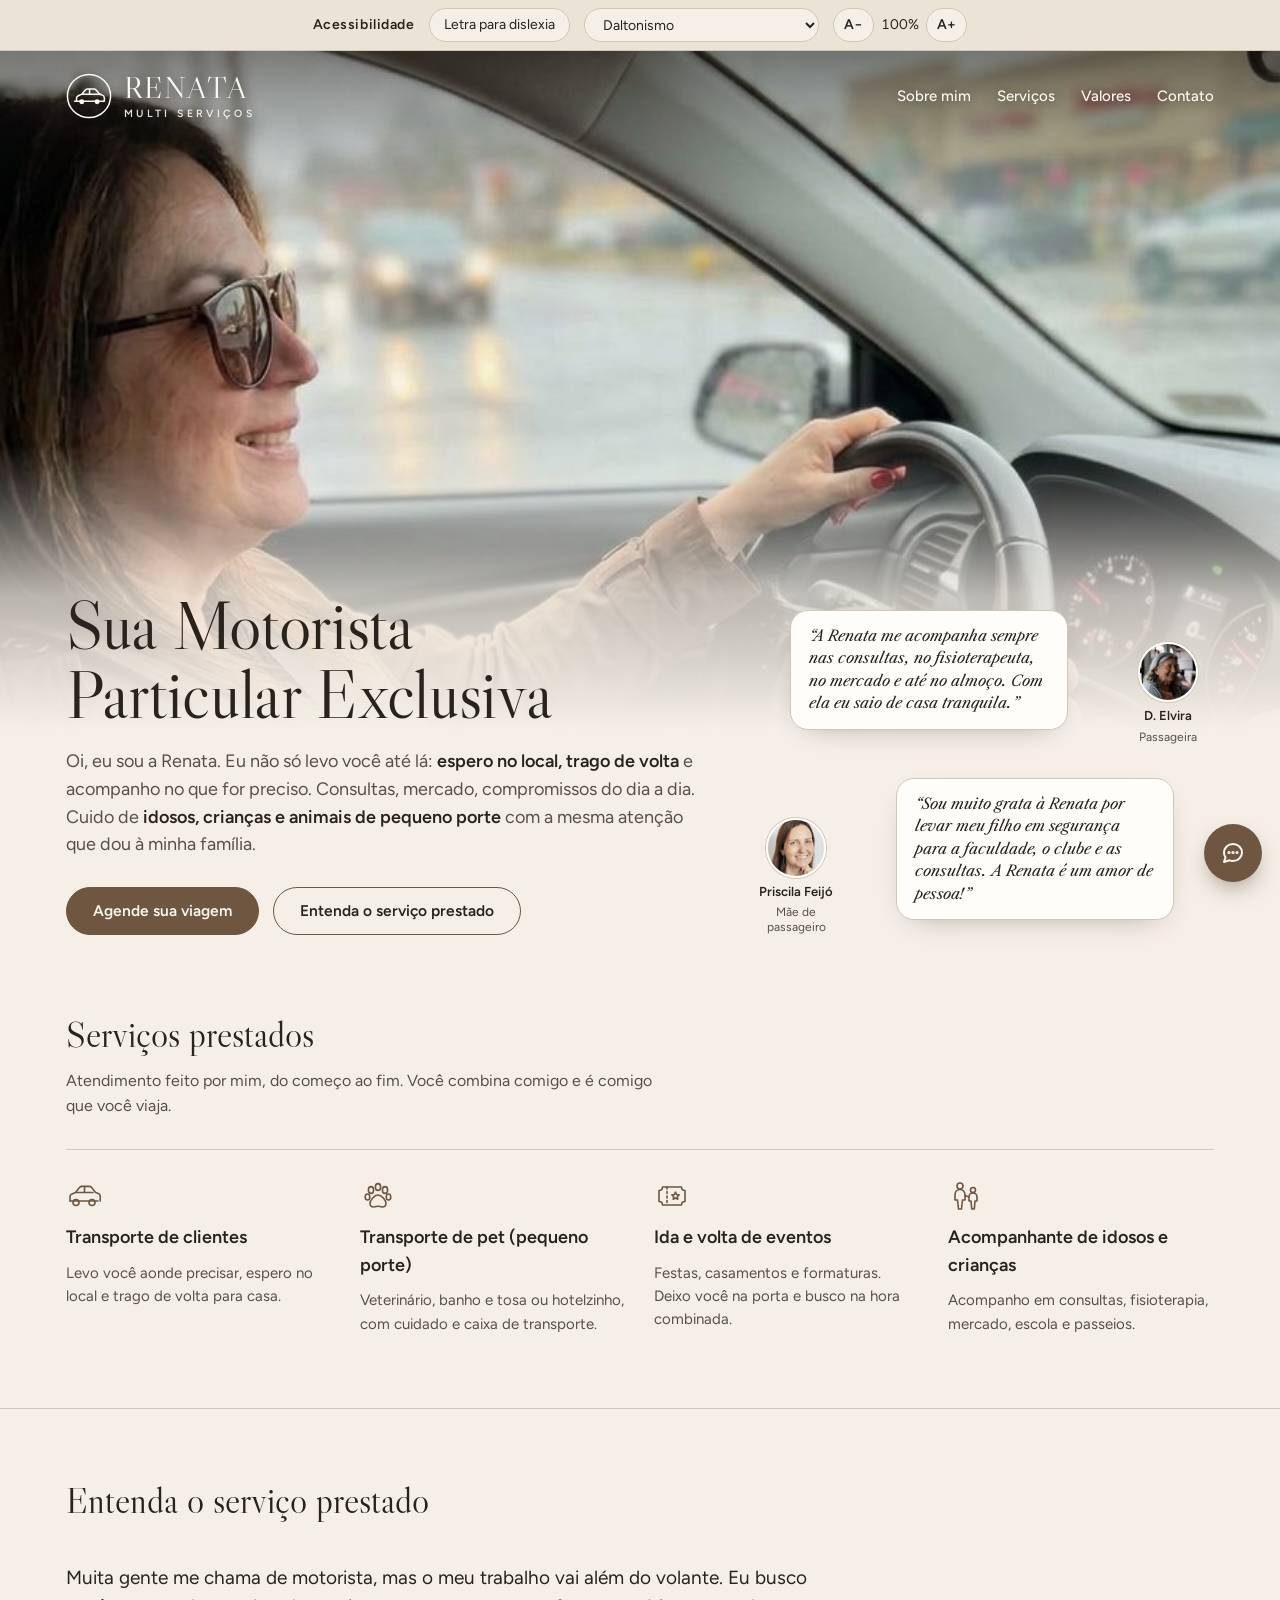
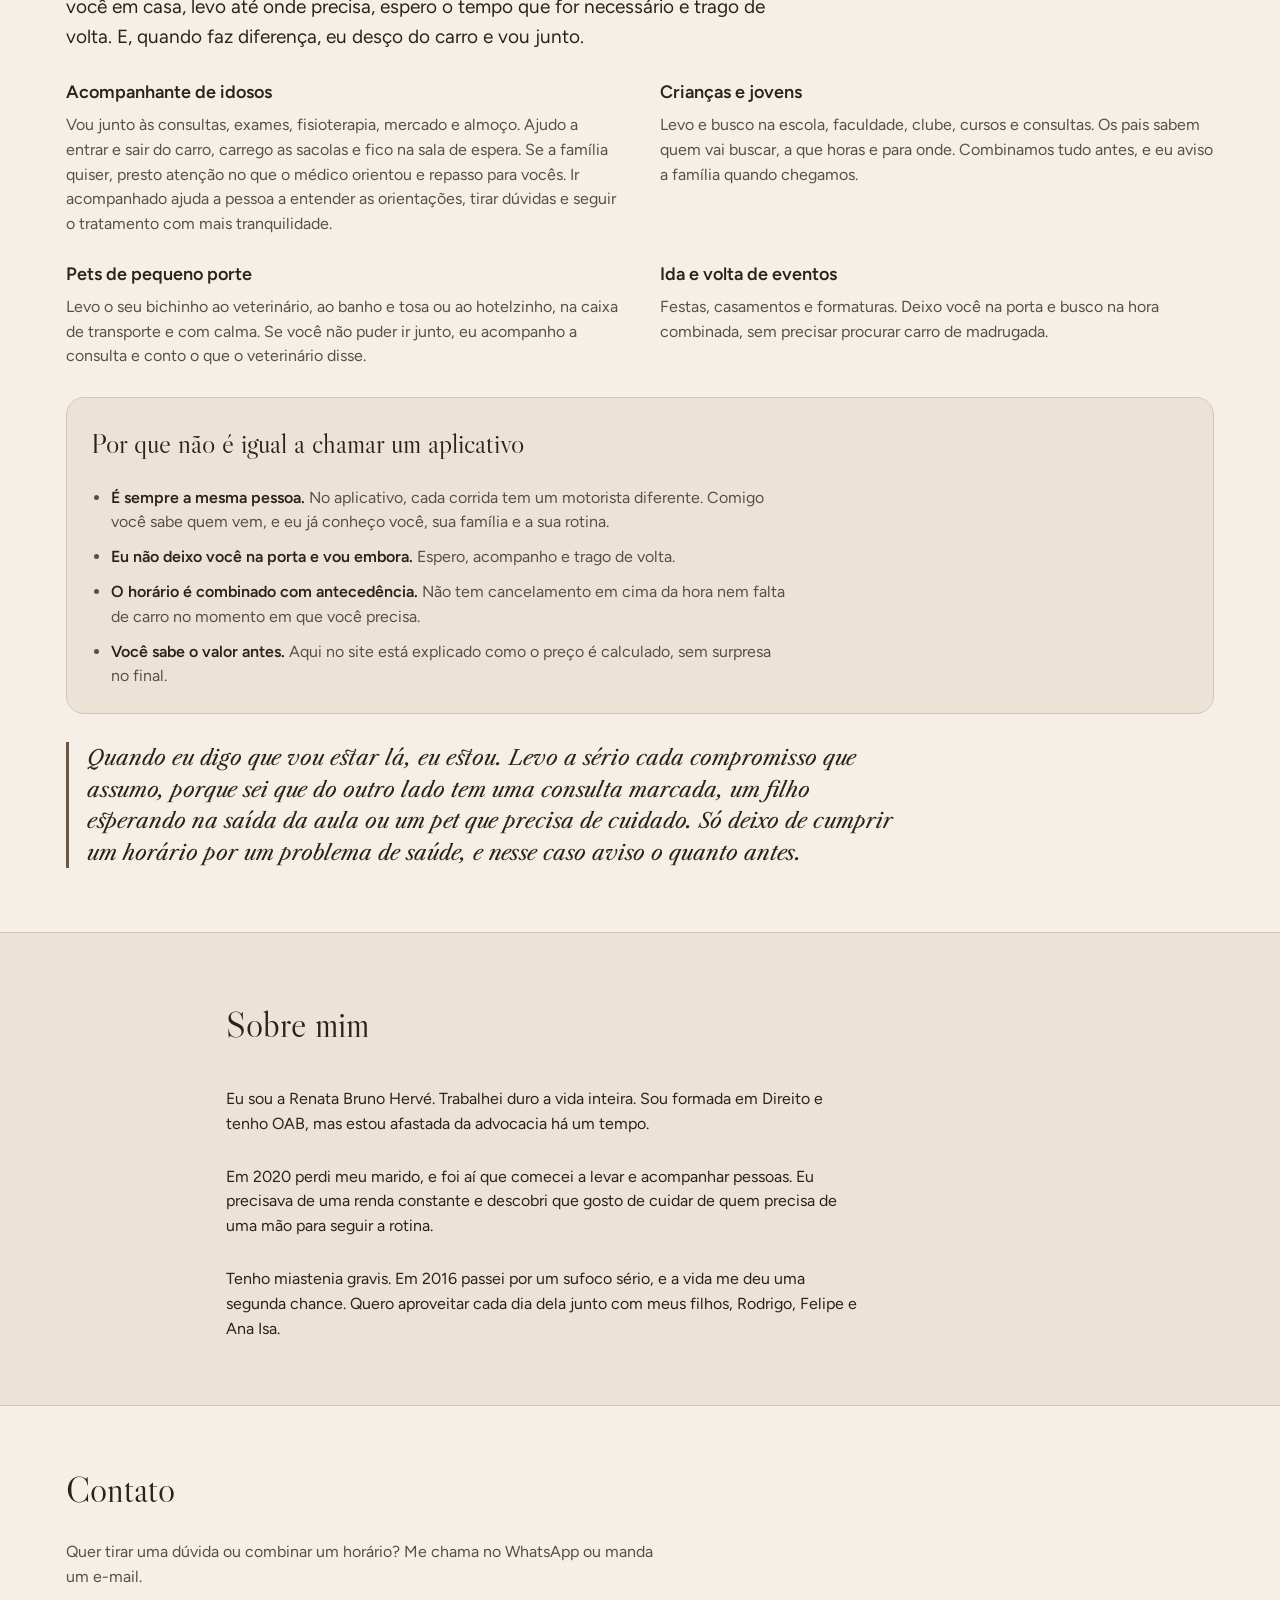
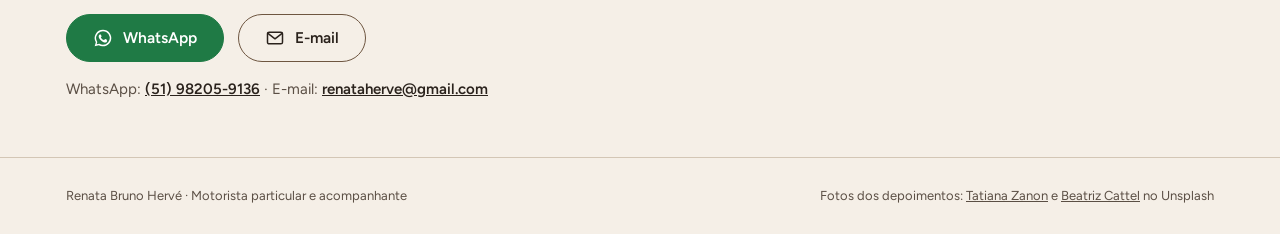
==== index.html @ b8086061 "Mensagem pronta no WhatsApp e no e-mail do contato Co-Authored-By: Claude Opus 5.5 (1M context) <nor" ====
<!doctype html>
<html lang="pt-BR">
<head>
<meta charset="utf-8">
<meta name="viewport" content="width=device-width, initial-scale=1, viewport-fit=cover">
<title>Renata Multi Serviços</title>
<meta name="claude:viewport-fit-sides" content="cover">
<meta name="description" content="Renata, motorista particular e acompanhante: leva, espera, traz de volta e acompanha idosos, crianças e pets de pequeno porte.">
<link rel="preconnect" href="https://fonts.googleapis.com">
<link rel="preconnect" href="https://fonts.gstatic.com" crossorigin>
<link rel="stylesheet" href="https://fonts.googleapis.com/css2?family=Libre+Caslon+Display&family=Libre+Caslon+Text:ital@1&family=Figtree:wght@400;500;600&display=swap">
<link rel="stylesheet" href="a11y.css">
<script src="a11y.js" defer></script>
<style>
/* Layout: foto da Renata ao volante ocupa o topo e se dissolve no fundo; texto, botões e depoimentos sobre o degradê; serviços em faixa abaixo. */
:root {
  --bg: #f5efe7;
  --bg-soft: #ece3d7;
  --ink: #2a221c;
  --ink-soft: #5b4f45;
  --accent: #6e5641;
  --accent-ink: #fbf7f1;
  --line: #d3c6b5;
  --bubble: #fffdf9;
  --nav-ink: #fbf7f1;
  --font-display: "Libre Caslon Display", "Georgia", "Times New Roman", serif;
  --font-quote: "Libre Caslon Text", "Georgia", serif;
  --font-body: "Figtree", "Segoe UI", system-ui, sans-serif;
  --gutter-l: max(16px, env(safe-area-inset-left, 0px));
  --gutter-r: max(16px, env(safe-area-inset-right, 0px));
}
@media (prefers-color-scheme: dark) {
  :root:not([data-theme="light"]) {
    --bg: #1d1814; --bg-soft: #26201b; --ink: #f1e9df; --ink-soft: #c4b6a7;
    --accent: #c9a882; --accent-ink: #1d1814; --line: #4a3f35; --bubble: #2b241e; --nav-ink: #fbf7f1;
    color-scheme: dark;
  }
}
:root[data-theme="dark"] {
  --bg: #1d1814; --bg-soft: #26201b; --ink: #f1e9df; --ink-soft: #c4b6a7;
  --accent: #c9a882; --accent-ink: #1d1814; --line: #4a3f35; --bubble: #2b241e; --nav-ink: #fbf7f1;
  color-scheme: dark;
}

* { box-sizing: border-box; }
html { scroll-behavior: smooth; }
@media (prefers-reduced-motion: reduce) { html { scroll-behavior: auto; } }
img { max-width: 100%; }
[hidden] { display: none !important; }
body { margin: 0; background: var(--bg); color: var(--ink); font-family: var(--font-body); font-size: 16px; line-height: 1.55; }
.wrap { max-width: 1180px; margin-inline: auto; padding-left: var(--gutter-l); padding-right: var(--gutter-r); }
a { color: inherit; }
:focus-visible { outline: 2px solid var(--accent); outline-offset: 3px; border-radius: 4px; }

/* ---------- Header ---------- */
.site-header { position: absolute; inset: 0 0 auto 0; z-index: 5; padding-top: env(safe-area-inset-top, 0px); }
.site-header .wrap { display: flex; align-items: center; justify-content: space-between; gap: 24px; padding-block: 22px; }
.logo { display: flex; align-items: center; gap: 12px; text-decoration: none; color: var(--nav-ink); }
.logo svg { width: 46px; height: 46px; flex: none; }
.logo-text { display: flex; flex-direction: column; line-height: 1; }
.logo-name { font-family: var(--font-display); font-size: 30px; letter-spacing: 0.06em; }
.logo-sub { font-size: 10.5px; font-weight: 600; letter-spacing: 0.32em; text-transform: uppercase; margin-top: 6px; opacity: 0.9; }
.nav { display: flex; gap: 26px; font-size: 15px; font-weight: 500; color: var(--nav-ink); }
.nav a { text-decoration: none; text-shadow: 0 1px 8px rgba(0,0,0,.35); }
.nav a:hover { text-decoration: underline; text-underline-offset: 5px; }
.logo { text-shadow: 0 1px 10px rgba(0,0,0,.3); }

/* ---------- Hero ---------- */
.hero { --photo-h: clamp(380px, 60vh, 640px); position: relative; isolation: isolate; padding-top: var(--photo-h); }
.hero-photo { position: absolute; inset: 0 0 auto 0; height: calc(var(--photo-h) + 140px); z-index: -2; background: url("img/hero.jpg") 22% 30% / cover no-repeat; }
.hero-photo::before { content: ""; position: absolute; inset: 0 0 auto 0; height: 160px; background: linear-gradient(rgba(25,18,12,.55), rgba(25,18,12,0)); }
/* o título começa dentro do degradê: a foto fica livre acima dele */
.hero-photo::after { content: ""; position: absolute; inset: 0; background: linear-gradient(to bottom, transparent 58%, color-mix(in srgb, var(--bg) 75%, transparent) 80%, var(--bg) 100%); }
.hero-grid { width: 100%; display: grid; grid-template-columns: minmax(0, 1.25fr) minmax(0, .9fr); gap: 40px; align-items: end; padding-block: 0 44px; }
.hero-copy { min-width: 0; }
h1 { font-family: var(--font-display); font-weight: 400; font-size: clamp(40px, 6vw, 68px); line-height: 1.02; margin: 0 0 18px; text-wrap: balance; letter-spacing: -0.005em; }
.lead { font-size: clamp(16px, 1.6vw, 18px); color: var(--ink-soft); max-width: 58ch; margin: 0 0 28px; }
.lead strong { color: var(--ink); font-weight: 600; }
.ctas { display: flex; flex-wrap: wrap; gap: 14px; }
.btn { display: inline-flex; align-items: center; justify-content: center; min-height: 48px; padding: 0 26px; border-radius: 999px; font-weight: 600; font-size: 15.5px; text-decoration: none; border: 1.5px solid var(--accent); transition: transform .15s ease, background-color .15s ease, color .15s ease; }
.btn-solid { background: var(--accent); color: var(--accent-ink); }
.btn-solid:hover { transform: translateY(-1px); filter: brightness(1.06); }
.btn-ghost { color: var(--ink); background: transparent; }
.btn-ghost:hover { background: var(--accent); color: var(--accent-ink); }
@media (prefers-reduced-motion: reduce) { .btn { transition: none; } .btn:hover { transform: none; } }

/* ---------- Depoimentos ---------- */
.quotes { display: flex; flex-direction: column; gap: 18px; min-width: 0; }
.quote { margin: 0; display: grid; grid-template-columns: 1fr auto; gap: 10px 14px; align-items: end; }
.quote:nth-child(2) { grid-template-columns: auto 1fr; }
.quote:nth-child(2) .bubble { order: 2; }
.quote:nth-child(2) .who { order: 1; }
.bubble { position: relative; background: var(--bubble); border: 1px solid var(--line); border-radius: 18px; padding: 14px 18px; font-family: var(--font-quote); font-style: italic; font-size: 15px; line-height: 1.5; color: var(--ink); box-shadow: 0 10px 30px -18px rgba(40,25,10,.45); }
.bubble p { margin: 0; }
.who { display: flex; flex-direction: column; align-items: center; gap: 6px; text-align: center; width: 92px; }
.who img { width: 60px; height: 60px; border-radius: 50%; object-fit: cover; border: 2px solid var(--bubble); box-shadow: 0 0 0 1px var(--line); }
.who cite { font-style: normal; font-weight: 600; font-size: 13px; line-height: 1.2; }
.who span { font-size: 12px; color: var(--ink-soft); line-height: 1.25; }

/* ---------- Serviços ---------- */
.services { padding-block: 28px 72px; }
.section-title { font-family: var(--font-display); font-weight: 400; font-size: clamp(28px, 3.2vw, 36px); margin: 0 0 6px; }
.section-kicker { color: var(--ink-soft); margin: 0 0 30px; max-width: 60ch; }
.service-list { list-style: none; margin: 0; padding: 0; display: grid; grid-template-columns: repeat(4, minmax(0, 1fr)); gap: 28px; border-top: 1px solid var(--line); padding-top: 28px; }
.service { min-width: 0; display: flex; flex-direction: column; gap: 10px; }
.service svg { width: 36px; height: 36px; color: var(--accent); }
.service h3 { margin: 0; font-size: 18px; font-weight: 600; }
.service p { margin: 0; color: var(--ink-soft); font-size: 15px; }

/* ---------- Seções provisórias ---------- */
.contato { border-top: 1px solid var(--line); }
.contato .wrap { padding-block: 56px; display: grid; gap: 16px; }
.contato p { color: var(--ink-soft); margin: 0; max-width: 60ch; }
.contato-btns { display: flex; flex-wrap: wrap; gap: 14px; margin-top: 8px; }
.contato-btns .btn { gap: 10px; }
.contato-btns svg { width: 20px; height: 20px; flex: none; }
.btn-wa { background: #1f7a45; border-color: #1f7a45; color: #fff; }
.btn-wa:hover { filter: brightness(1.08); }
.contato-dados { font-size: 15px; color: var(--ink-soft); }
.contato-dados a { color: var(--ink); font-weight: 600; }
@media (max-width: 640px) { .contato-btns .btn { flex: 1 1 100%; } }

/* ---------- Textos: Entenda o serviço e Sobre mim ---------- */
.texto { border-top: 1px solid var(--line); }
.texto .wrap { padding-block: 64px; display: grid; gap: 28px; }
.texto .intro { font-size: clamp(17px, 1.8vw, 19px); color: var(--ink); max-width: 62ch; margin: 0; }
.texto p { margin: 0; max-width: 64ch; color: var(--ink-soft); }
.texto h3 { margin: 0 0 6px; font-size: 18px; font-weight: 600; color: var(--ink); }
.pilares { display: grid; grid-template-columns: repeat(2, minmax(0, 1fr)); gap: 24px 40px; }
.pilares > div { min-width: 0; }
.comparativo { background: var(--bg-soft); border: 1px solid var(--line); border-radius: 18px; padding: 24px; display: grid; gap: 14px; }
.comparativo h3 { font-family: var(--font-display); font-weight: 400; font-size: clamp(22px, 2.4vw, 28px); }
.comparativo ul { margin: 0; padding-left: 20px; display: grid; gap: 10px; color: var(--ink-soft); max-width: 70ch; }
.comparativo li strong { color: var(--ink); font-weight: 600; }
.compromisso { font-family: var(--font-quote); font-style: italic; font-size: clamp(18px, 2vw, 21px); line-height: 1.5; color: var(--ink) !important; border-left: 3px solid var(--accent); padding-left: 18px; }
.sobre { background: var(--bg-soft); }
.sobre .wrap { max-width: 860px; }
.sobre p { color: var(--ink); }
@media (max-width: 640px) { .pilares { grid-template-columns: minmax(0, 1fr); } .texto .wrap { padding-block: 48px; } }

footer { border-top: 1px solid var(--line); }
footer .wrap { padding-block: 28px; display: flex; flex-wrap: wrap; justify-content: space-between; gap: 12px; font-size: 13px; color: var(--ink-soft); }
footer a { color: var(--ink-soft); }

/* ---------- Botão flutuante ---------- */
.float-chat { position: fixed; right: calc(18px + env(safe-area-inset-right, 0px)); bottom: calc(18px + env(safe-area-inset-bottom, 0px)); z-index: 10; width: 58px; height: 58px; border-radius: 50%; background: var(--accent); color: var(--accent-ink); display: grid; place-items: center; box-shadow: 0 10px 24px -8px rgba(40,25,10,.5); }
.float-chat svg { width: 28px; height: 28px; }

/* ---------- Responsivo ---------- */
@media (max-width: 960px) {
  .hero-grid { grid-template-columns: minmax(0, 1fr); gap: 32px; }
  .service-list { grid-template-columns: repeat(2, minmax(0, 1fr)); }
  .nav { display: none; }
}
@media (max-width: 640px) {
  .hero { --photo-h: 92vw; }
  .hero-photo { height: calc(var(--photo-h) + 30vw); background-position: center top; background-size: 100% auto; background-color: var(--bg); }
  .logo-name { font-size: 26px; }
  .logo svg { width: 40px; height: 40px; }
  .service-list { grid-template-columns: minmax(0, 1fr); gap: 22px; }
  .ctas .btn { flex: 1 1 100%; }
  .who { width: 76px; }
  .who img { width: 52px; height: 52px; }
}
</style>
</head>
<body>
<header class="site-header">
  <div class="wrap">
    <a class="logo" href="#topo" aria-label="Renata Multi Serviços, início">
      <svg viewBox="0 0 48 48" fill="none" stroke="currentColor" stroke-width="1.6" aria-hidden="true">
        <circle cx="24" cy="24" r="22.5"/>
        <path d="M9 29.5h30M11 29.5v-3.2c0-1 .5-1.9 1.4-2.3l4.1-1.9 3.7-4.3c.6-.7 1.5-1.1 2.4-1.1h6.6c1 0 1.9.5 2.5 1.2l3.4 4.3 2.9.9c1.2.4 2 1.5 2 2.8v3.6" stroke-linecap="round" stroke-linejoin="round"/>
        <path d="M17 22.1h19.6M24.6 17v5.1" stroke-linecap="round"/>
        <circle cx="16.5" cy="30" r="2.6" fill="currentColor" stroke="none"/>
        <circle cx="32.5" cy="30" r="2.6" fill="currentColor" stroke="none"/>
      </svg>
      <span class="logo-text"><span class="logo-name">RENATA</span><span class="logo-sub">Multi Serviços</span></span>
    </a>
    <nav class="nav" aria-label="Principal">
      <a href="#sobre">Sobre mim</a>
      <a href="#servicos">Serviços</a>
      <a href="#entenda">Valores</a>
      <a href="#contato">Contato</a>
    </nav>
  </div>
</header>

<main id="topo">
  <section class="hero" aria-labelledby="titulo">
    <div class="hero-photo" role="img" aria-label="Renata sorrindo ao volante do carro"></div>
    <div class="wrap hero-grid">
      <div class="hero-copy">
        <h1 id="titulo">Sua Motorista Particular Exclusiva</h1>
        <p class="lead">Oi, eu sou a Renata. Eu não só levo você até lá: <strong>espero no local, trago de volta</strong> e acompanho no que for preciso. Consultas, mercado, compromissos do dia a dia. Cuido de <strong>idosos, crianças e animais de pequeno porte</strong> com a mesma atenção que dou à minha família.</p>
        <div class="ctas">
          <a class="btn btn-solid" href="agendar.html">Agende sua viagem</a>
          <a class="btn btn-ghost" href="#entenda">Entenda o serviço prestado</a>
        </div>
      </div>

      <div class="quotes" aria-label="O que dizem os clientes">
        <figure class="quote">
          <blockquote class="bubble"><p>“A Renata me acompanha sempre nas consultas, no fisioterapeuta, no mercado e até no almoço. Com ela eu saio de casa tranquila.”</p></blockquote>
          <figcaption class="who"><img src="img/elvira.jpg" alt="Foto de D. Elvira" width="60" height="60"><cite>D. Elvira</cite><span>Passageira</span></figcaption>
        </figure>
        <figure class="quote">
          <blockquote class="bubble"><p>“Sou muito grata à Renata por levar meu filho em segurança para a faculdade, o clube e as consultas. A Renata é um amor de pessoa!”</p></blockquote>
          <figcaption class="who"><img src="img/priscila.jpg" alt="Foto de Priscila Feijó" width="60" height="60"><cite>Priscila Feijó</cite><span>Mãe de passageiro</span></figcaption>
        </figure>
      </div>
    </div>
  </section>

  <section class="services" id="servicos" aria-labelledby="servicos-titulo">
    <div class="wrap">
      <h2 class="section-title" id="servicos-titulo">Serviços prestados</h2>
      <p class="section-kicker">Atendimento feito por mim, do começo ao fim. Você combina comigo e é comigo que você viaja.</p>
      <ul class="service-list">
        <li class="service">
          <svg viewBox="0 0 36 36" fill="none" stroke="currentColor" stroke-width="1.6" stroke-linecap="round" stroke-linejoin="round" aria-hidden="true"><path d="M4 23v-4.5c0-1 .6-1.9 1.5-2.3l4-1.7 4-5c.6-.7 1.4-1.1 2.3-1.1h7.5c.9 0 1.7.4 2.3 1.1l4 5 2.7.9c1.2.4 1.9 1.5 1.9 2.7V23"/><path d="M4 23h28M10 14.5h17M18.5 8.5v6"/><circle cx="10" cy="24.5" r="3"/><circle cx="26" cy="24.5" r="3"/></svg>
          <h3>Transporte de clientes</h3>
          <p>Levo você aonde precisar, espero no local e trago de volta para casa.</p>
        </li>
        <li class="service">
          <svg viewBox="0 0 36 36" fill="none" stroke="currentColor" stroke-width="1.6" stroke-linecap="round" stroke-linejoin="round" aria-hidden="true"><ellipse cx="11" cy="12" rx="2.6" ry="3.4"/><ellipse cx="18" cy="9" rx="2.6" ry="3.4"/><ellipse cx="25" cy="12" rx="2.6" ry="3.4"/><ellipse cx="7.5" cy="19" rx="2.3" ry="3"/><ellipse cx="28.5" cy="19" rx="2.3" ry="3"/><path d="M18 17c-3.6 0-8 5.2-8 8.6 0 2.4 1.8 3.4 4 3.4 1.6 0 2.6-.8 4-.8s2.4.8 4 .8c2.2 0 4-1 4-3.4 0-3.4-4.4-8.6-8-8.6z"/></svg>
          <h3>Transporte de pet (pequeno porte)</h3>
          <p>Veterinário, banho e tosa ou hotelzinho, com cuidado e caixa de transporte.</p>
        </li>
        <li class="service">
          <svg viewBox="0 0 36 36" fill="none" stroke="currentColor" stroke-width="1.6" stroke-linecap="round" stroke-linejoin="round" aria-hidden="true"><path d="M5 12.5c2 0 3.5-1.5 3.5-3.5h19c0 2 1.5 3.5 3.5 3.5v11c-2 0-3.5 1.5-3.5 3.5h-19c0-2-1.5-3.5-3.5-3.5z"/><path d="M13 9v18" stroke-dasharray="2 2.5"/><path d="M21.5 14.2l1.1 2.3 2.5.4-1.8 1.8.4 2.5-2.2-1.2-2.3 1.2.5-2.5-1.8-1.8 2.5-.4z"/></svg>
          <h3>Ida e volta de eventos</h3>
          <p>Festas, casamentos e formaturas. Deixo você na porta e busco na hora combinada.</p>
        </li>
        <li class="service">
          <svg viewBox="0 0 36 36" fill="none" stroke="currentColor" stroke-width="1.6" stroke-linecap="round" stroke-linejoin="round" aria-hidden="true"><circle cx="12" cy="8" r="3"/><circle cx="25" cy="12" r="2.5"/><path d="M12 11.5c-3 0-5 2.3-5 5.3V22h2.5l1 9h3l1-9H17v-5.2c0-3-2-5.3-5-5.3z"/><path d="M25 15c-2.3 0-4 1.8-4 4v4h2l.7 8h2.6l.7-8h2v-4c0-2.2-1.7-4-4-4z"/><path d="M17 17.5l4 1.5"/></svg>
          <h3>Acompanhante de idosos e crianças</h3>
          <p>Acompanho em consultas, fisioterapia, mercado, escola e passeios.</p>
        </li>
      </ul>
    </div>
  </section>


  <section class="texto" id="entenda" aria-labelledby="entenda-titulo">
    <div class="wrap">
      <h2 class="section-title" id="entenda-titulo">Entenda o serviço prestado</h2>
      <p class="intro">Muita gente me chama de motorista, mas o meu trabalho vai além do volante. Eu busco você em casa, levo até onde precisa, espero o tempo que for necessário e trago de volta. E, quando faz diferença, eu desço do carro e vou junto.</p>
      <div class="pilares">
        <div>
          <h3>Acompanhante de idosos</h3>
          <p>Vou junto às consultas, exames, fisioterapia, mercado e almoço. Ajudo a entrar e sair do carro, carrego as sacolas e fico na sala de espera. Se a família quiser, presto atenção no que o médico orientou e repasso para vocês. Ir acompanhado ajuda a pessoa a entender as orientações, tirar dúvidas e seguir o tratamento com mais tranquilidade.</p>
        </div>
        <div>
          <h3>Crianças e jovens</h3>
          <p>Levo e busco na escola, faculdade, clube, cursos e consultas. Os pais sabem quem vai buscar, a que horas e para onde. Combinamos tudo antes, e eu aviso a família quando chegamos.</p>
        </div>
        <div>
          <h3>Pets de pequeno porte</h3>
          <p>Levo o seu bichinho ao veterinário, ao banho e tosa ou ao hotelzinho, na caixa de transporte e com calma. Se você não puder ir junto, eu acompanho a consulta e conto o que o veterinário disse.</p>
        </div>
        <div>
          <h3>Ida e volta de eventos</h3>
          <p>Festas, casamentos e formaturas. Deixo você na porta e busco na hora combinada, sem precisar procurar carro de madrugada.</p>
        </div>
      </div>
      <div class="comparativo">
        <h3>Por que não é igual a chamar um aplicativo</h3>
        <ul>
          <li><strong>É sempre a mesma pessoa.</strong> No aplicativo, cada corrida tem um motorista diferente. Comigo você sabe quem vem, e eu já conheço você, sua família e a sua rotina.</li>
          <li><strong>Eu não deixo você na porta e vou embora.</strong> Espero, acompanho e trago de volta.</li>
          <li><strong>O horário é combinado com antecedência.</strong> Não tem cancelamento em cima da hora nem falta de carro no momento em que você precisa.</li>
          <li><strong>Você sabe o valor antes.</strong> Aqui no site está explicado como o preço é calculado, sem surpresa no final.</li>
        </ul>
      </div>
      <p class="compromisso">Quando eu digo que vou estar lá, eu estou. Levo a sério cada compromisso que assumo, porque sei que do outro lado tem uma consulta marcada, um filho esperando na saída da aula ou um pet que precisa de cuidado. Só deixo de cumprir um horário por um problema de saúde, e nesse caso aviso o quanto antes.</p>
    </div>
  </section>

  <section class="texto sobre" id="sobre" aria-labelledby="sobre-titulo">
    <div class="wrap">
      <h2 class="section-title" id="sobre-titulo">Sobre mim</h2>
      <p>Eu sou a Renata Bruno Hervé. Trabalhei duro a vida inteira. Sou formada em Direito e tenho OAB, mas estou afastada da advocacia há um tempo.</p>
      <p>Em 2020 perdi meu marido, e foi aí que comecei a levar e acompanhar pessoas. Eu precisava de uma renda constante e descobri que gosto de cuidar de quem precisa de uma mão para seguir a rotina.</p>
      <p>Tenho miastenia gravis. Em 2016 passei por um sufoco sério, e a vida me deu uma segunda chance. Quero aproveitar cada dia dela junto com meus filhos, Rodrigo, Felipe e Ana Isa.</p>
    </div>
  </section>

  <section class="contato" id="contato" aria-labelledby="contato-titulo">
    <div class="wrap">
      <h2 class="section-title" id="contato-titulo">Contato</h2>
      <p>Quer tirar uma dúvida ou combinar um horário? Me chama no WhatsApp ou manda um e-mail.</p>
      <div class="contato-btns">
        <a class="btn btn-wa" href="https://wa.me/5551982059136?text=Oi!%20Estou%20vindo%20pelo%20contato%20do%20site%20Renata%20Servi%C3%A7os." target="_blank" rel="noopener">
          <svg viewBox="0 0 24 24" fill="currentColor" aria-hidden="true"><path d="M12 2a10 10 0 0 0-8.6 15.1L2 22l5-1.3A10 10 0 1 0 12 2zm0 18.2c-1.5 0-3-.4-4.3-1.2l-.3-.2-3 .8.8-2.9-.2-.3A8.2 8.2 0 1 1 12 20.2zm4.5-6.1c-.2-.1-1.5-.7-1.7-.8-.2-.1-.4-.1-.6.1l-.8 1c-.1.2-.3.2-.5.1a6.7 6.7 0 0 1-3.3-2.9c-.3-.4.2-.4.7-1.3.1-.2 0-.3 0-.4l-.8-1.8c-.2-.5-.4-.4-.6-.4h-.5c-.2 0-.4.1-.7.3-.2.3-.9.9-.9 2.2s.9 2.5 1 2.7c.1.2 1.8 2.7 4.3 3.8 1.6.7 2.2.7 3 .6.5-.1 1.5-.6 1.7-1.2.2-.6.2-1.1.2-1.2-.1-.1-.3-.2-.5-.3z"/></svg>
          WhatsApp
        </a>
        <a class="btn btn-ghost" href="mailto:renataherve@gmail.com?subject=Contato%20pelo%20site&amp;body=Oi!%20Estou%20vindo%20pelo%20contato%20do%20site%20Renata%20Servi%C3%A7os.">
          <svg viewBox="0 0 24 24" fill="none" stroke="currentColor" stroke-width="1.8" stroke-linecap="round" stroke-linejoin="round" aria-hidden="true"><rect x="3" y="5" width="18" height="14" rx="2"/><path d="m3.5 6.5 8.5 6.5 8.5-6.5"/></svg>
          E-mail
        </a>
      </div>
      <p class="contato-dados">WhatsApp: <a href="https://wa.me/5551982059136?text=Oi!%20Estou%20vindo%20pelo%20contato%20do%20site%20Renata%20Servi%C3%A7os." target="_blank" rel="noopener">(51) 98205-9136</a> · E-mail: <a href="mailto:renataherve@gmail.com?subject=Contato%20pelo%20site&amp;body=Oi!%20Estou%20vindo%20pelo%20contato%20do%20site%20Renata%20Servi%C3%A7os.">renataherve@gmail.com</a></p>
    </div>
  </section>
</main>

<footer>
  <div class="wrap">
    <span>Renata Bruno Hervé · Motorista particular e acompanhante</span>
    <span>Fotos dos depoimentos: <a href="https://unsplash.com/photos/smiling-woman-in-gray-cardigan-MMhazsT2wtM" target="_blank" rel="noopener">Tatiana Zanon</a> e <a href="https://unsplash.com/photos/a-smiling-woman-with-long-brown-hair--UQ85UBIfwo" target="_blank" rel="noopener">Beatriz Cattel</a> no Unsplash</span>
  </div>
</footer>

<a class="float-chat" href="https://wa.me/5551982059136?text=Oi!%20Estou%20vindo%20pelo%20contato%20do%20site%20Renata%20Servi%C3%A7os." target="_blank" rel="noopener" aria-label="Falar comigo no WhatsApp">
  <svg viewBox="0 0 28 28" fill="none" stroke="currentColor" stroke-width="2" stroke-linecap="round" stroke-linejoin="round" aria-hidden="true"><path d="M5 13.5C5 8.8 9 5 14 5s9 3.8 9 8.5-4 8.5-9 8.5c-1.3 0-2.5-.2-3.6-.7L5 23l1.5-4.6A8 8 0 0 1 5 13.5z"/><circle cx="10" cy="13.5" r=".6" fill="currentColor"/><circle cx="14" cy="13.5" r=".6" fill="currentColor"/><circle cx="18" cy="13.5" r=".6" fill="currentColor"/></svg>
</a>
</body>
</html>
---- a11y.css ----
/* Barra de acessibilidade: fonte para dislexia, filtros para daltonismo e tamanho do texto.
   Usa as cores de cada página (--bg-soft, --ink, --line, --accent) e tem valores de reserva. */
@font-face { font-family: "OpenDyslexic"; src: url("fonts/opendyslexic-latin-400-normal.woff2") format("woff2"); font-weight: 400; font-style: normal; font-display: swap; }
@font-face { font-family: "OpenDyslexic"; src: url("fonts/opendyslexic-latin-700-normal.woff2") format("woff2"); font-weight: 600 900; font-style: normal; font-display: swap; }
@font-face { font-family: "OpenDyslexic"; src: url("fonts/opendyslexic-latin-400-italic.woff2") format("woff2"); font-weight: 400; font-style: italic; font-display: swap; }

.a11y-bar { position: relative; z-index: 20; background: var(--bg-soft, #ece3d7); color: var(--ink, #2a221c); border-bottom: 1px solid var(--line, #d3c6b5); font-family: "Figtree", "Segoe UI", system-ui, sans-serif; font-size: 14px; line-height: 1.2; }
.a11y-bar .a11y-inner { display: flex; flex-wrap: wrap; align-items: center; justify-content: center; gap: 8px 14px; padding-block: 8px; padding-left: max(16px, env(safe-area-inset-left, 0px)); padding-right: max(16px, env(safe-area-inset-right, 0px)); }
.a11y-bar .a11y-label { font-weight: 600; letter-spacing: .04em; }
.a11y-bar button, .a11y-bar select { font: inherit; font-size: 14px; color: inherit; background: var(--bg, #f5efe7); border: 1px solid var(--line, #d3c6b5); border-radius: 999px; min-height: 34px; padding: 0 14px; cursor: pointer; }
.a11y-bar select { padding-right: 10px; max-width: 100%; }
.a11y-bar button[aria-pressed="true"] { background: var(--accent, #6e5641); border-color: var(--accent, #6e5641); color: var(--accent-ink, #fbf7f1); }
.a11y-bar button:hover, .a11y-bar select:hover { border-color: var(--accent, #6e5641); }
.a11y-bar :focus-visible { outline: 2px solid var(--accent, #6e5641); outline-offset: 2px; }
.a11y-bar .a11y-size { display: inline-flex; align-items: center; gap: 4px; }
.a11y-bar .a11y-size button { min-width: 40px; padding: 0 10px; font-weight: 600; }
.a11y-bar .a11y-size output { min-width: 3.2em; text-align: center; font-variant-numeric: tabular-nums; }
.a11y-svg { position: absolute; width: 0; height: 0; overflow: hidden; }

/* Conteúdo que recebe os ajustes */
#conteudo { position: relative; zoom: var(--a11y-zoom, 1); }
html.a11y-dislexia #conteudo, html.a11y-dislexia #conteudo * { font-family: "OpenDyslexic", "Comic Sans MS", sans-serif !important; letter-spacing: 0 !important; }
html.a11y-dislexia #conteudo p, html.a11y-dislexia #conteudo li { line-height: 1.75; }

html[data-daltonismo="protanopia"] #conteudo { filter: url(#a11y-protanopia); }
html[data-daltonismo="protanomalia"] #conteudo { filter: url(#a11y-protanomalia); }
html[data-daltonismo="deuteranopia"] #conteudo { filter: url(#a11y-deuteranopia); }
html[data-daltonismo="deuteranomalia"] #conteudo { filter: url(#a11y-deuteranomalia); }
html[data-daltonismo="tritanopia"] #conteudo { filter: url(#a11y-tritanopia); }
html[data-daltonismo="tritanomalia"] #conteudo { filter: url(#a11y-tritanomalia); }
/* Sem percepção de cor (total ou parcial): reforça o contraste em vez de mexer nas cores */
html[data-daltonismo="acromatopsia"] #conteudo { filter: grayscale(1) contrast(1.35); }
html[data-daltonismo="acromatomalia"] #conteudo { filter: saturate(1.6) contrast(1.25); }

@media (max-width: 520px) {
  .a11y-bar .a11y-label { display: none; }
  .a11y-bar .a11y-inner { gap: 6px 8px; padding-block: 6px; }
  .a11y-bar button, .a11y-bar select { font-size: 13px; padding: 0 10px; }
  .a11y-bar select { max-width: 150px; }
}
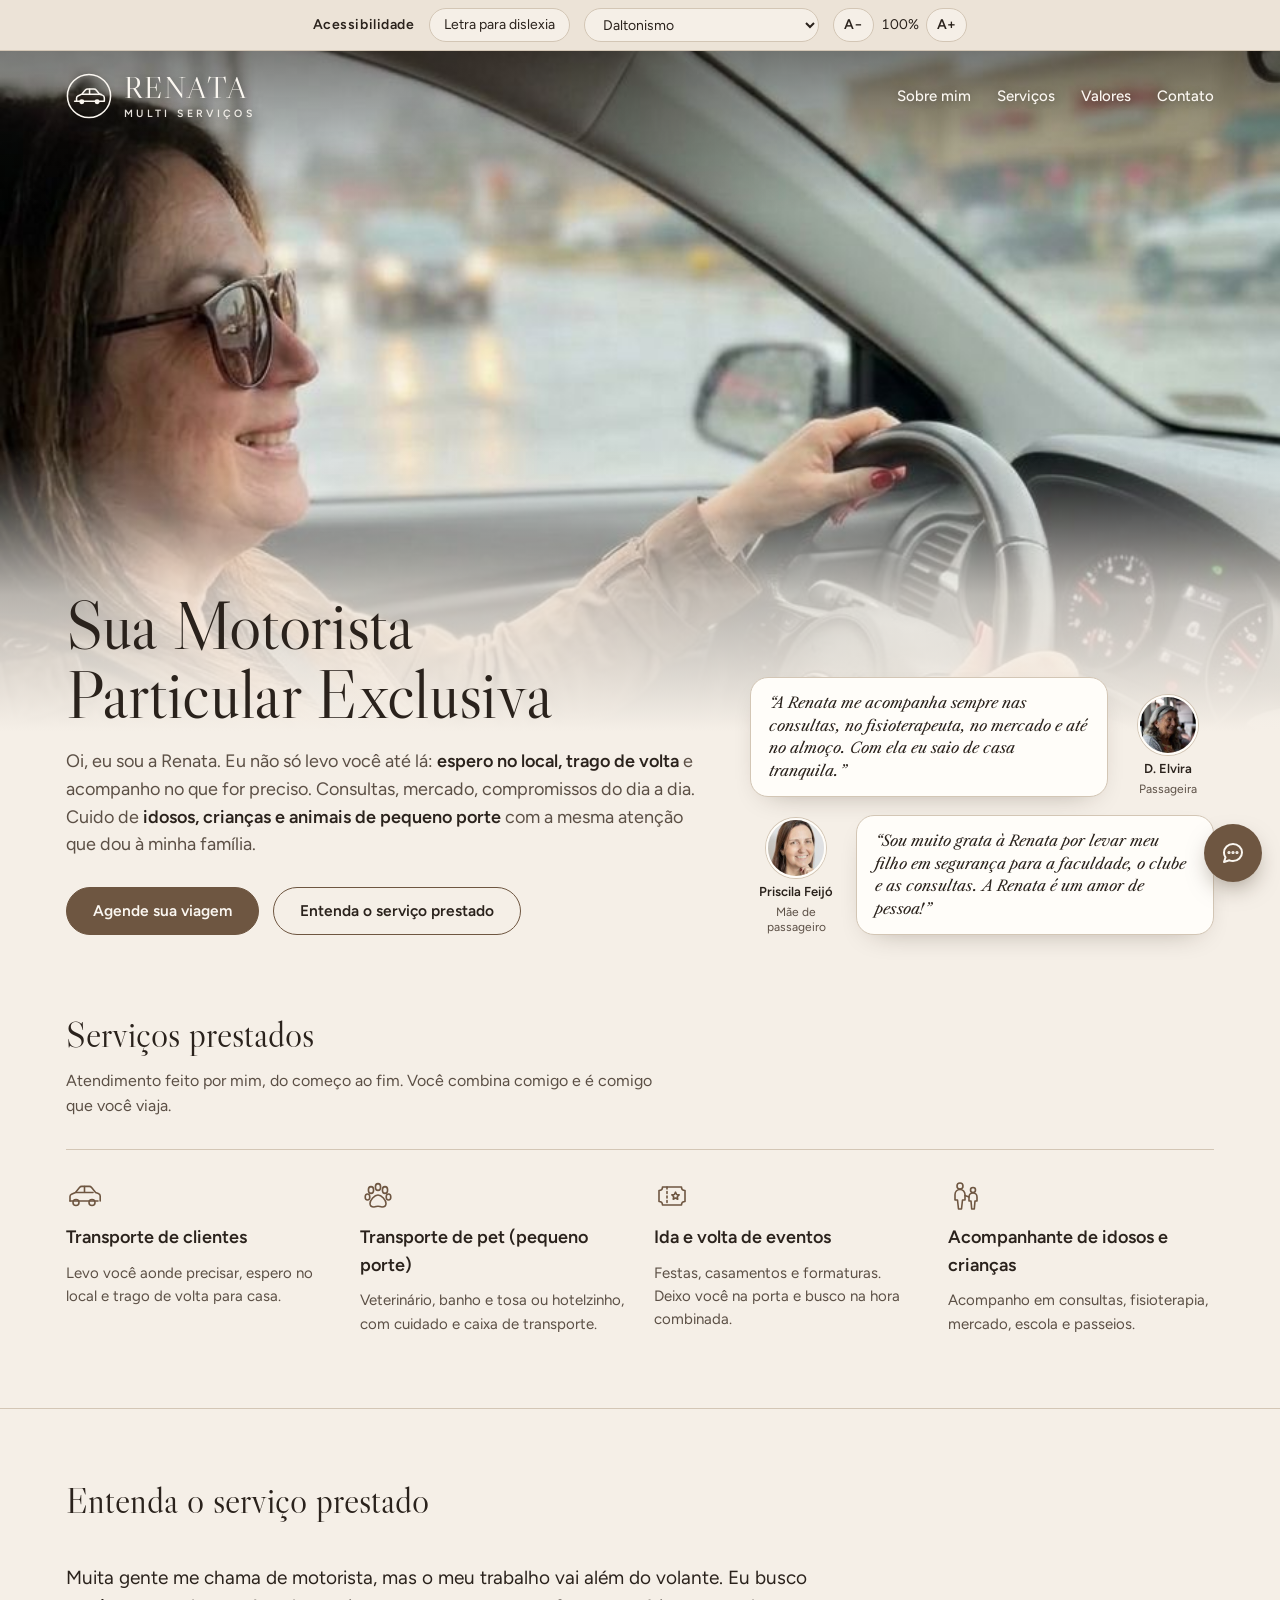
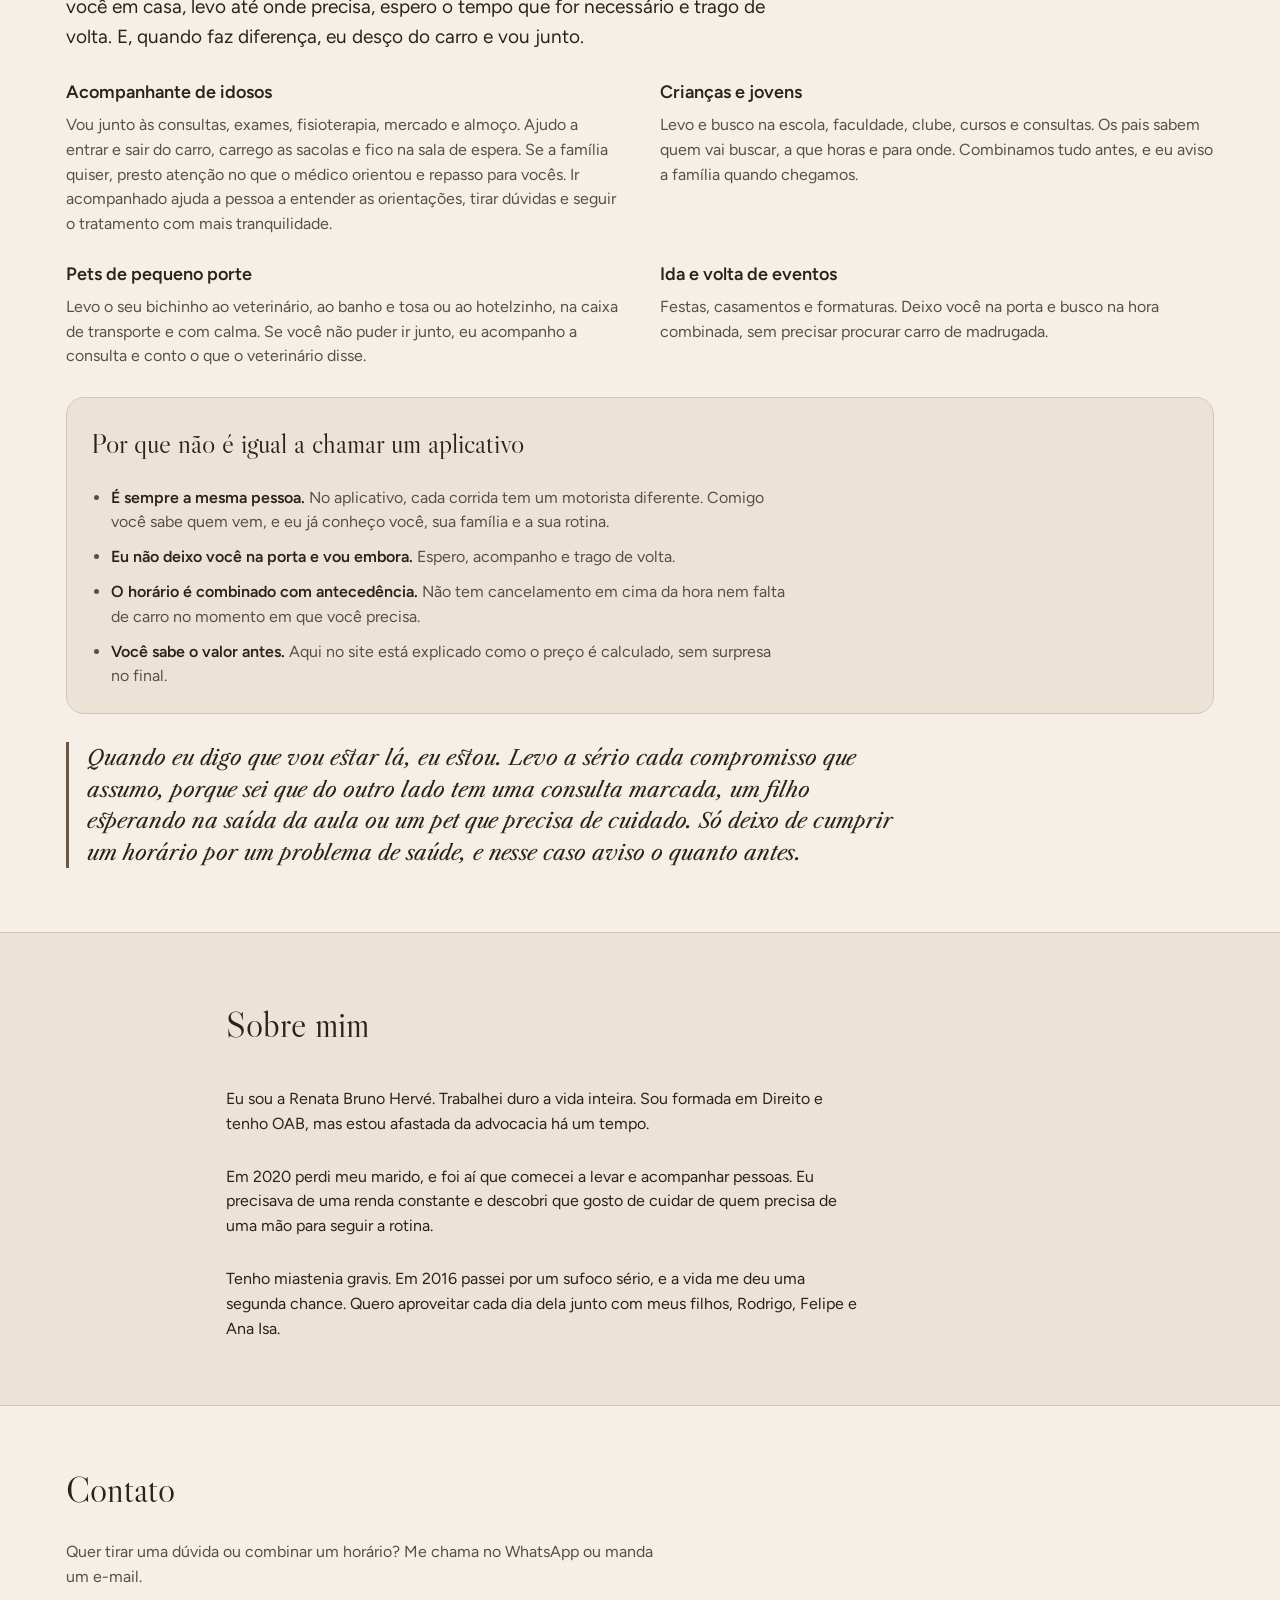
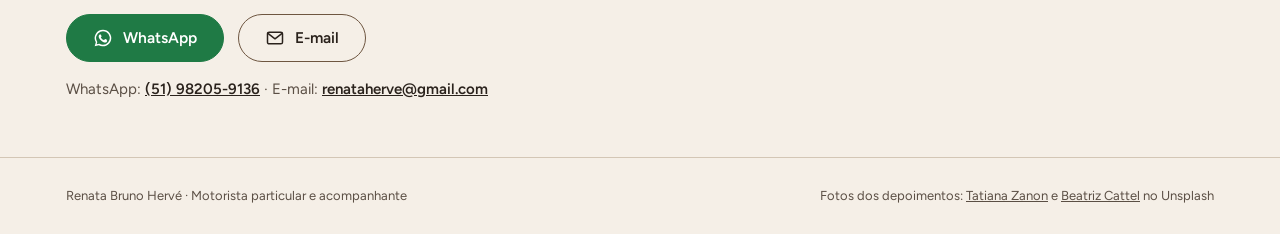
==== commit 4489c49b: "Ajustes para celular - Depoimentos em largura total no celular, com a foto e o nome embaixo   (o bal" ====
--- a/index.html
+++ b/index.html
@@ -90,7 +90,7 @@
 .quote:nth-child(2) { grid-template-columns: auto 1fr; }
 .quote:nth-child(2) .bubble { order: 2; }
 .quote:nth-child(2) .who { order: 1; }
-.bubble { position: relative; background: var(--bubble); border: 1px solid var(--line); border-radius: 18px; padding: 14px 18px; font-family: var(--font-quote); font-style: italic; font-size: 15px; line-height: 1.5; color: var(--ink); box-shadow: 0 10px 30px -18px rgba(40,25,10,.45); }
+.bubble { margin: 0; position: relative; background: var(--bubble); border: 1px solid var(--line); border-radius: 18px; padding: 14px 18px; font-family: var(--font-quote); font-style: italic; font-size: 15px; line-height: 1.5; color: var(--ink); box-shadow: 0 10px 30px -18px rgba(40,25,10,.45); }
 .bubble p { margin: 0; }
 .who { display: flex; flex-direction: column; align-items: center; gap: 6px; text-align: center; width: 92px; }
 .who img { width: 60px; height: 60px; border-radius: 50%; object-fit: cover; border: 2px solid var(--bubble); box-shadow: 0 0 0 1px var(--line); }
@@ -159,8 +159,14 @@
   .logo svg { width: 40px; height: 40px; }
   .service-list { grid-template-columns: minmax(0, 1fr); gap: 22px; }
   .ctas .btn { flex: 1 1 100%; }
-  .who { width: 76px; }
-  .who img { width: 52px; height: 52px; }
+  /* depoimentos: balão em largura total e a pessoa embaixo, em linha */
+  .quote, .quote:nth-child(2) { grid-template-columns: minmax(0, 1fr); gap: 8px; }
+  .quote .bubble, .quote:nth-child(2) .bubble { order: 1; }
+  .quote .who, .quote:nth-child(2) .who { order: 2; }
+  .who { width: auto; display: grid; grid-template-columns: auto minmax(0, 1fr); column-gap: 10px; align-items: center; justify-items: start; text-align: left; padding-left: 12px; }
+  .who img { width: 44px; height: 44px; grid-row: span 2; }
+  .float-chat { width: 50px; height: 50px; }
+  .float-chat svg { width: 24px; height: 24px; }
 }
 </style>
 </head>
--- a/a11y.css
+++ b/a11y.css
@@ -21,6 +21,9 @@
 #conteudo { position: relative; zoom: var(--a11y-zoom, 1); }
 html.a11y-dislexia #conteudo, html.a11y-dislexia #conteudo * { font-family: "OpenDyslexic", "Comic Sans MS", sans-serif !important; letter-spacing: 0 !important; }
 html.a11y-dislexia #conteudo p, html.a11y-dislexia #conteudo li { line-height: 1.75; }
+/* Com letra maior ou mais larga, palavras longas quebram em vez de empurrar a página para o lado */
+#conteudo { overflow-wrap: anywhere; }
+#conteudo h1, #conteudo h2, #conteudo h3 { hyphens: auto; }
 
 html[data-daltonismo="protanopia"] #conteudo { filter: url(#a11y-protanopia); }
 html[data-daltonismo="protanomalia"] #conteudo { filter: url(#a11y-protanomalia); }
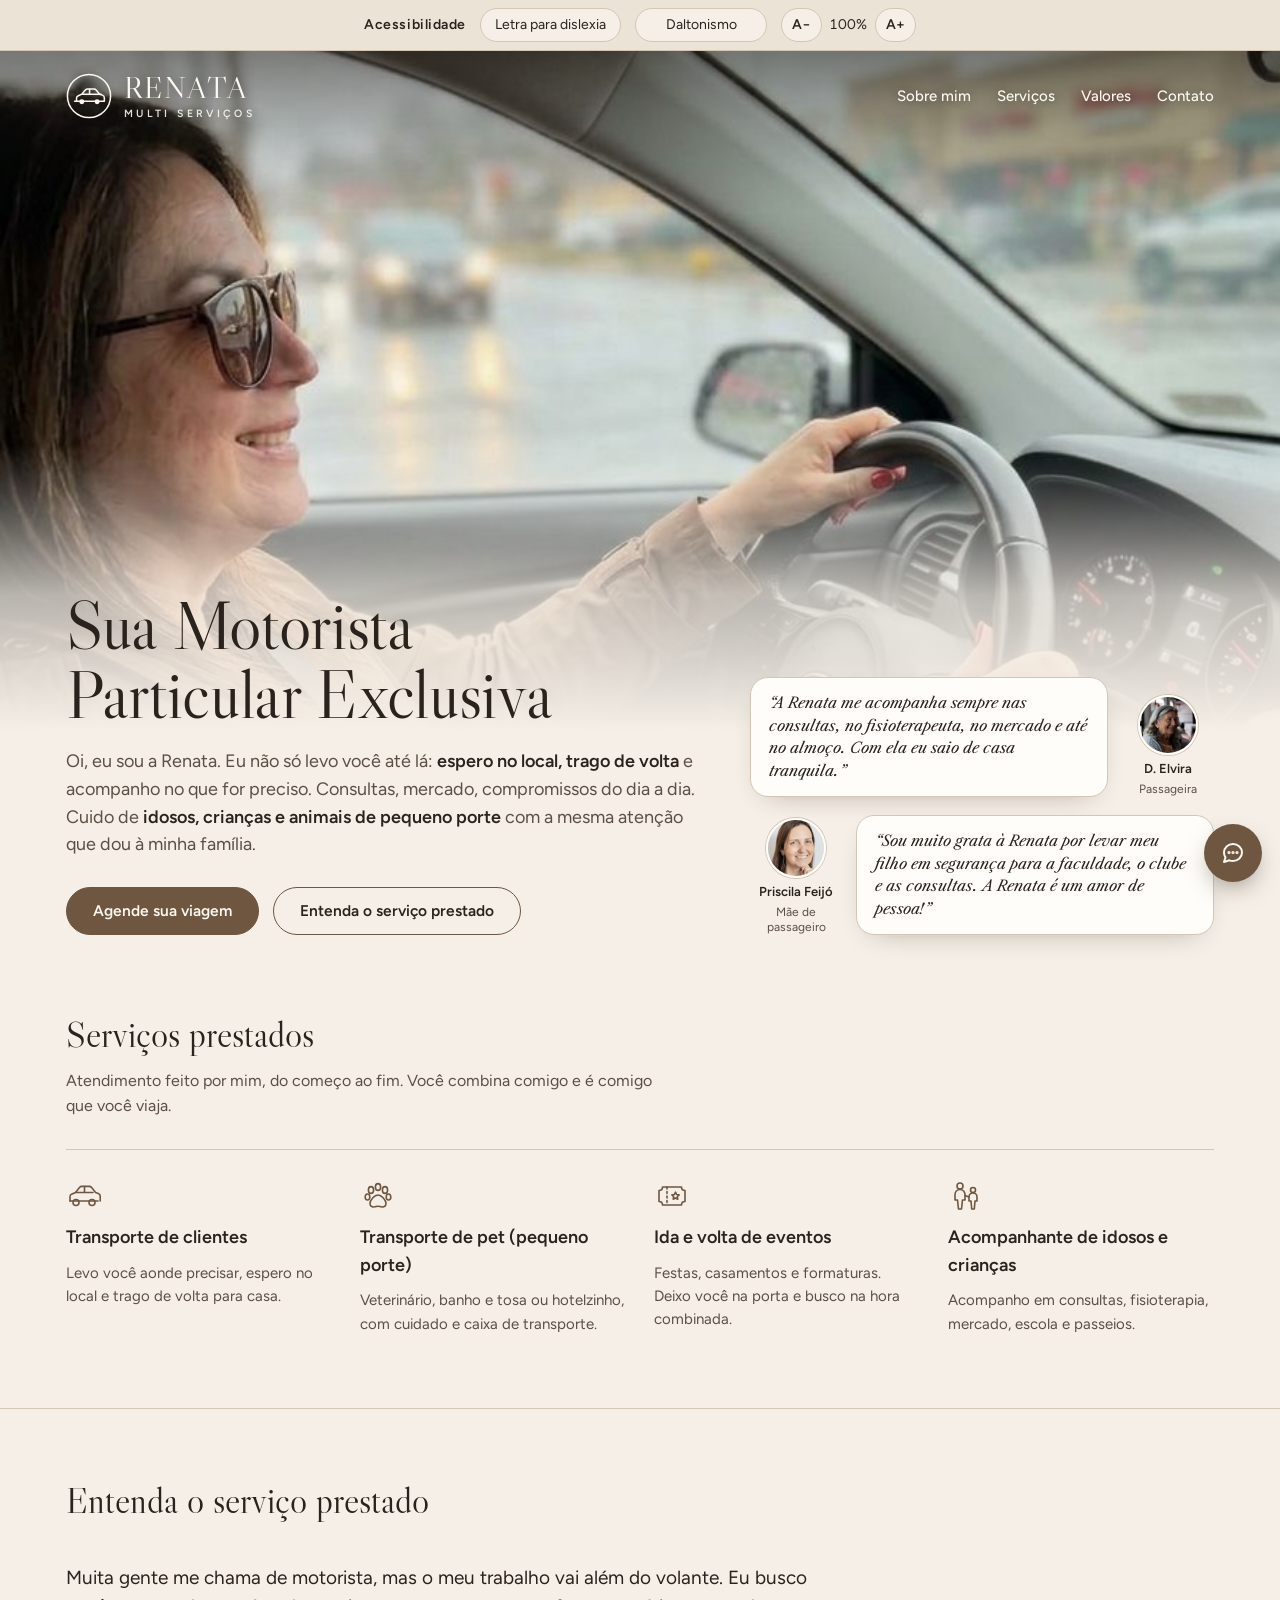
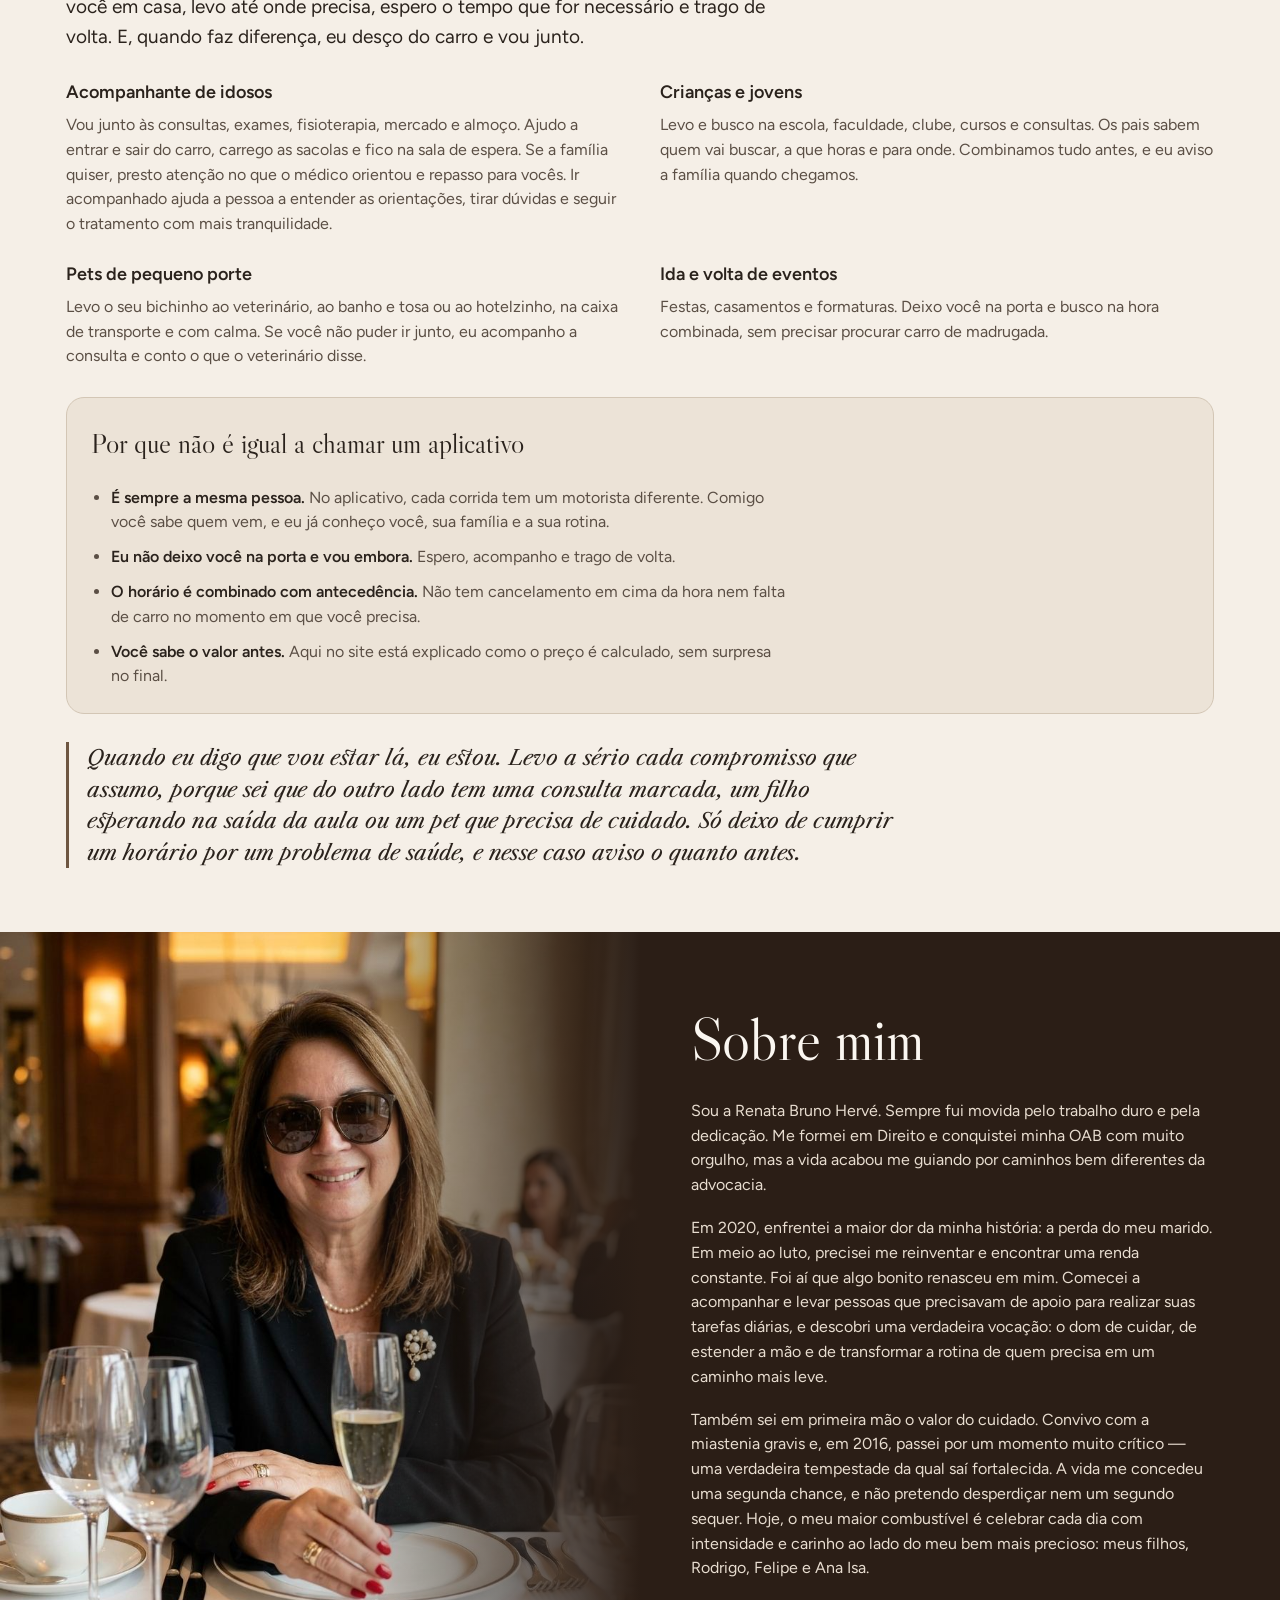
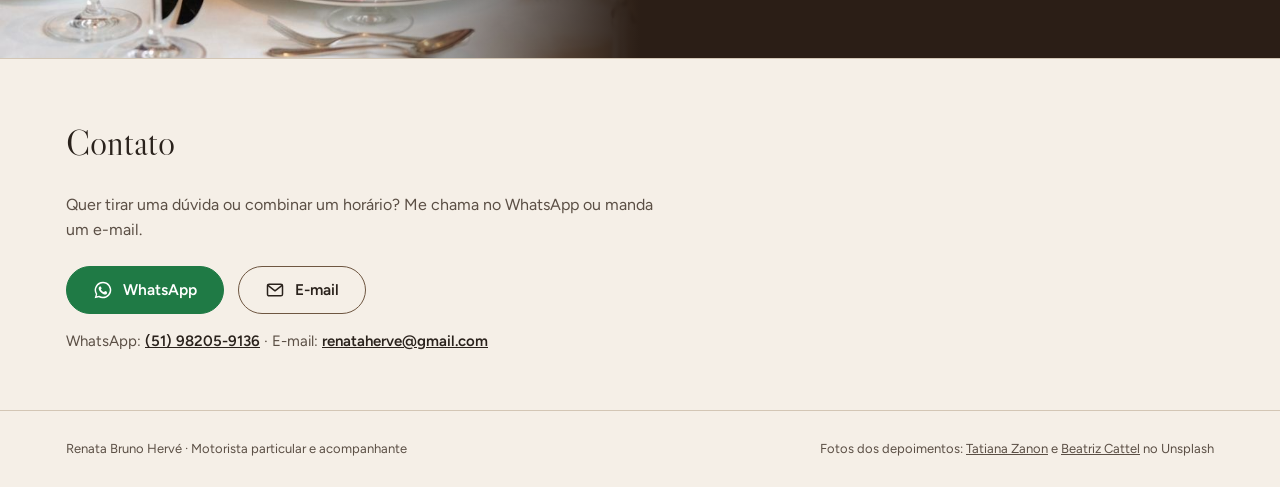
==== commit 9d7b8644: "Sobre mim em duas colunas com foto e menu próprio para daltonismo Co-Authored-By: Claude Opus 5.5 (1" ====
--- a/index.html
+++ b/index.html
@@ -50,6 +50,7 @@
 body { margin: 0; background: var(--bg); color: var(--ink); font-family: var(--font-body); font-size: 16px; line-height: 1.55; }
 .wrap { max-width: 1180px; margin-inline: auto; padding-left: var(--gutter-l); padding-right: var(--gutter-r); }
 a { color: inherit; }
+::selection { background: var(--accent); color: var(--accent-ink); }
 :focus-visible { outline: 2px solid var(--accent); outline-offset: 3px; border-radius: 4px; }
 
 /* ---------- Header ---------- */
@@ -133,9 +134,21 @@
 .comparativo ul { margin: 0; padding-left: 20px; display: grid; gap: 10px; color: var(--ink-soft); max-width: 70ch; }
 .comparativo li strong { color: var(--ink); font-weight: 600; }
 .compromisso { font-family: var(--font-quote); font-style: italic; font-size: clamp(18px, 2vw, 21px); line-height: 1.5; color: var(--ink) !important; border-left: 3px solid var(--accent); padding-left: 18px; }
-.sobre { background: var(--bg-soft); }
-.sobre .wrap { max-width: 860px; }
-.sobre p { color: var(--ink); }
+/* Sobre mim: foto à esquerda que se dissolve no marrom escuro, texto à direita. No celular a foto fica em cima. */
+.sobre { --sobre-bg: #2b1e16; display: grid; grid-template-columns: minmax(0, 1fr) minmax(0, 1fr); min-height: 560px; background: var(--sobre-bg); color: #f3ebe1; color-scheme: dark; }
+.sobre-foto { position: relative; margin: 0; overflow: hidden; }
+.sobre-foto img { position: absolute; inset: 0; width: 100%; height: 100%; object-fit: cover; object-position: 50% 25%; display: block; }
+.sobre-foto::after { content: ""; position: absolute; inset: 0; background: linear-gradient(to right, rgba(43,30,22,0) 50%, rgba(43,30,22,.55) 78%, var(--sobre-bg) 100%); }
+.sobre-texto { align-self: center; display: grid; gap: 18px; max-width: 680px; padding-block: clamp(48px, 6vw, 88px); padding-left: clamp(24px, 4vw, 56px); padding-right: max(var(--gutter-r), 5vw); }
+.sobre h2 { font-family: var(--font-display); font-weight: 400; font-size: clamp(38px, 4.6vw, 60px); line-height: 1.05; margin: 0 0 10px; color: #fbf7f1; }
+.sobre p { margin: 0; max-width: 62ch; color: #e8ddd0; }
+.sobre ::selection { background: #c9a882; color: #1d1814; }
+@media (max-width: 820px) {
+  .sobre { grid-template-columns: minmax(0, 1fr); min-height: 0; }
+  .sobre-foto { height: min(115vw, 560px); }
+  .sobre-foto::after { background: linear-gradient(to bottom, rgba(43,30,22,0) 55%, rgba(43,30,22,.6) 82%, var(--sobre-bg) 100%); }
+  .sobre-texto { max-width: none; padding-top: 8px; padding-left: var(--gutter-l); }
+}
 @media (max-width: 640px) { .pilares { grid-template-columns: minmax(0, 1fr); } .texto .wrap { padding-block: 48px; } }
 
 footer { border-top: 1px solid var(--line); }
@@ -186,7 +199,7 @@
     <nav class="nav" aria-label="Principal">
       <a href="#sobre">Sobre mim</a>
       <a href="#servicos">Serviços</a>
-      <a href="#entenda">Valores</a>
+      <a href="valores.html">Valores</a>
       <a href="#contato">Contato</a>
     </nav>
   </div>
@@ -283,12 +296,13 @@
     </div>
   </section>
 
-  <section class="texto sobre" id="sobre" aria-labelledby="sobre-titulo">
-    <div class="wrap">
-      <h2 class="section-title" id="sobre-titulo">Sobre mim</h2>
-      <p>Eu sou a Renata Bruno Hervé. Trabalhei duro a vida inteira. Sou formada em Direito e tenho OAB, mas estou afastada da advocacia há um tempo.</p>
-      <p>Em 2020 perdi meu marido, e foi aí que comecei a levar e acompanhar pessoas. Eu precisava de uma renda constante e descobri que gosto de cuidar de quem precisa de uma mão para seguir a rotina.</p>
-      <p>Tenho miastenia gravis. Em 2016 passei por um sufoco sério, e a vida me deu uma segunda chance. Quero aproveitar cada dia dela junto com meus filhos, Rodrigo, Felipe e Ana Isa.</p>
+  <section class="sobre" id="sobre" aria-labelledby="sobre-titulo">
+    <figure class="sobre-foto"><img src="img/renata.jpg" alt="Renata sorrindo, sentada à mesa de um restaurante" loading="lazy" width="896" height="1195"></figure>
+    <div class="sobre-texto">
+      <h2 id="sobre-titulo">Sobre mim</h2>
+      <p>Sou a Renata Bruno Hervé. Sempre fui movida pelo trabalho duro e pela dedicação. Me formei em Direito e conquistei minha OAB com muito orgulho, mas a vida acabou me guiando por caminhos bem diferentes da advocacia.</p>
+      <p>Em 2020, enfrentei a maior dor da minha história: a perda do meu marido. Em meio ao luto, precisei me reinventar e encontrar uma renda constante. Foi aí que algo bonito renasceu em mim. Comecei a acompanhar e levar pessoas que precisavam de apoio para realizar suas tarefas diárias, e descobri uma verdadeira vocação: o dom de cuidar, de estender a mão e de transformar a rotina de quem precisa em um caminho mais leve.</p>
+      <p>Também sei em primeira mão o valor do cuidado. Convivo com a miastenia gravis e, em 2016, passei por um momento muito crítico — uma verdadeira tempestade da qual saí fortalecida. A vida me concedeu uma segunda chance, e não pretendo desperdiçar nem um segundo sequer. Hoje, o meu maior combustível é celebrar cada dia com intensidade e carinho ao lado do meu bem mais precioso: meus filhos, Rodrigo, Felipe e Ana Isa.</p>
     </div>
   </section>
 
--- a/a11y.css
+++ b/a11y.css
@@ -7,10 +7,23 @@
 .a11y-bar { position: relative; z-index: 20; background: var(--bg-soft, #ece3d7); color: var(--ink, #2a221c); border-bottom: 1px solid var(--line, #d3c6b5); font-family: "Figtree", "Segoe UI", system-ui, sans-serif; font-size: 14px; line-height: 1.2; }
 .a11y-bar .a11y-inner { display: flex; flex-wrap: wrap; align-items: center; justify-content: center; gap: 8px 14px; padding-block: 8px; padding-left: max(16px, env(safe-area-inset-left, 0px)); padding-right: max(16px, env(safe-area-inset-right, 0px)); }
 .a11y-bar .a11y-label { font-weight: 600; letter-spacing: .04em; }
-.a11y-bar button, .a11y-bar select { font: inherit; font-size: 14px; color: inherit; background: var(--bg, #f5efe7); border: 1px solid var(--line, #d3c6b5); border-radius: 999px; min-height: 34px; padding: 0 14px; cursor: pointer; }
-.a11y-bar select { padding-right: 10px; max-width: 100%; }
+.a11y-bar button { font: inherit; font-size: 14px; color: inherit; background: var(--bg, #f5efe7); border: 1px solid var(--line, #d3c6b5); border-radius: 999px; min-height: 34px; padding: 0 14px; cursor: pointer; }
+.a11y-menu { position: relative; }
+.a11y-bar .a11y-menu-btn { min-width: 132px; }
+.a11y-bar .a11y-menu-btn[aria-expanded="true"] { border-color: var(--accent, #6e5641); }
+.a11y-bar .a11y-menu-btn.a11y-ativo { background: var(--accent, #6e5641); border-color: var(--accent, #6e5641); color: var(--accent-ink, #fbf7f1); }
+/* padding-top no lugar de margem: o mouse passa do botão para a lista sem sair do menu */
+.a11y-menu-lista { position: absolute; top: 100%; left: 50%; transform: translateX(-50%); z-index: 30; margin: 0; padding: 6px 0 0; list-style: none; min-width: 260px; max-width: calc(100vw - 32px); }
+.a11y-menu-lista::before { content: ""; position: absolute; inset: 6px 0 0; z-index: -1; background: var(--bg, #f5efe7); border: 1px solid var(--line, #d3c6b5); border-radius: 14px; box-shadow: 0 12px 28px rgba(0,0,0,.18); }
+.a11y-menu-lista li { padding: 9px 14px; cursor: pointer; line-height: 1.3; }
+.a11y-menu-lista li:first-child { margin-top: 6px; }
+.a11y-menu-lista li:last-child { margin-bottom: 6px; }
+.a11y-menu-lista li:hover, .a11y-menu-lista li:focus { background: var(--bg-soft, #ece3d7); outline: none; }
+.a11y-menu-lista li:focus-visible { box-shadow: inset 0 0 0 2px var(--accent, #6e5641); }
+.a11y-menu-lista li[aria-selected="true"] { font-weight: 600; color: var(--accent, #6e5641); }
+.a11y-menu-lista li[aria-selected="true"]::before { content: "✓ "; }
 .a11y-bar button[aria-pressed="true"] { background: var(--accent, #6e5641); border-color: var(--accent, #6e5641); color: var(--accent-ink, #fbf7f1); }
-.a11y-bar button:hover, .a11y-bar select:hover { border-color: var(--accent, #6e5641); }
+.a11y-bar button:hover { border-color: var(--accent, #6e5641); }
 .a11y-bar :focus-visible { outline: 2px solid var(--accent, #6e5641); outline-offset: 2px; }
 .a11y-bar .a11y-size { display: inline-flex; align-items: center; gap: 4px; }
 .a11y-bar .a11y-size button { min-width: 40px; padding: 0 10px; font-weight: 600; }
@@ -38,6 +51,10 @@
 @media (max-width: 520px) {
   .a11y-bar .a11y-label { display: none; }
   .a11y-bar .a11y-inner { gap: 6px 8px; padding-block: 6px; }
-  .a11y-bar button, .a11y-bar select { font-size: 13px; padding: 0 10px; }
-  .a11y-bar select { max-width: 150px; }
+  .a11y-bar button { font-size: 13px; padding: 0 10px; }
+  /* No celular a lista ocupa a largura da barra, para não sair da tela */
+  .a11y-menu { position: static; }
+  .a11y-menu-lista { left: 16px; right: 16px; transform: none; min-width: 0; max-width: none; }
+  .a11y-bar .a11y-menu-btn { min-width: 0; max-width: 150px; overflow: hidden; text-overflow: ellipsis; white-space: nowrap; }
 }
+.a11y-menu-lista[hidden] { display: none; }
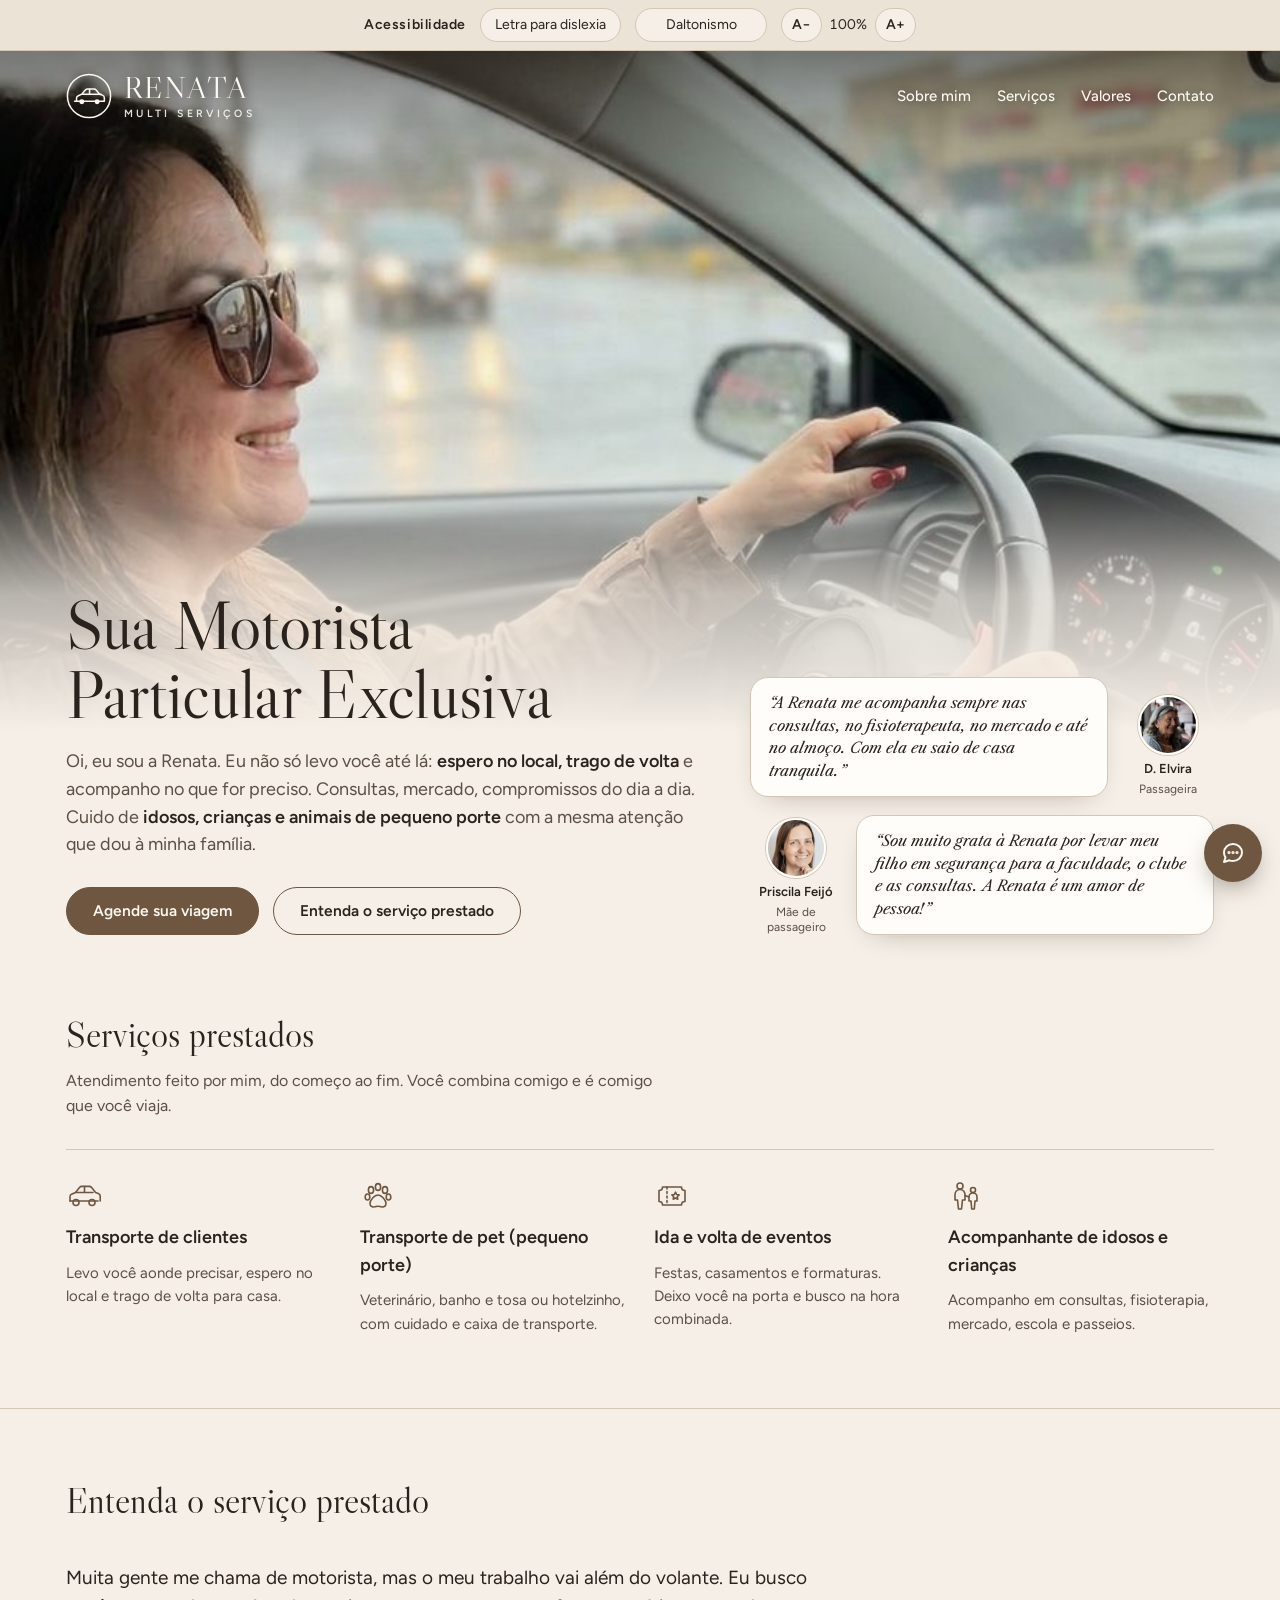
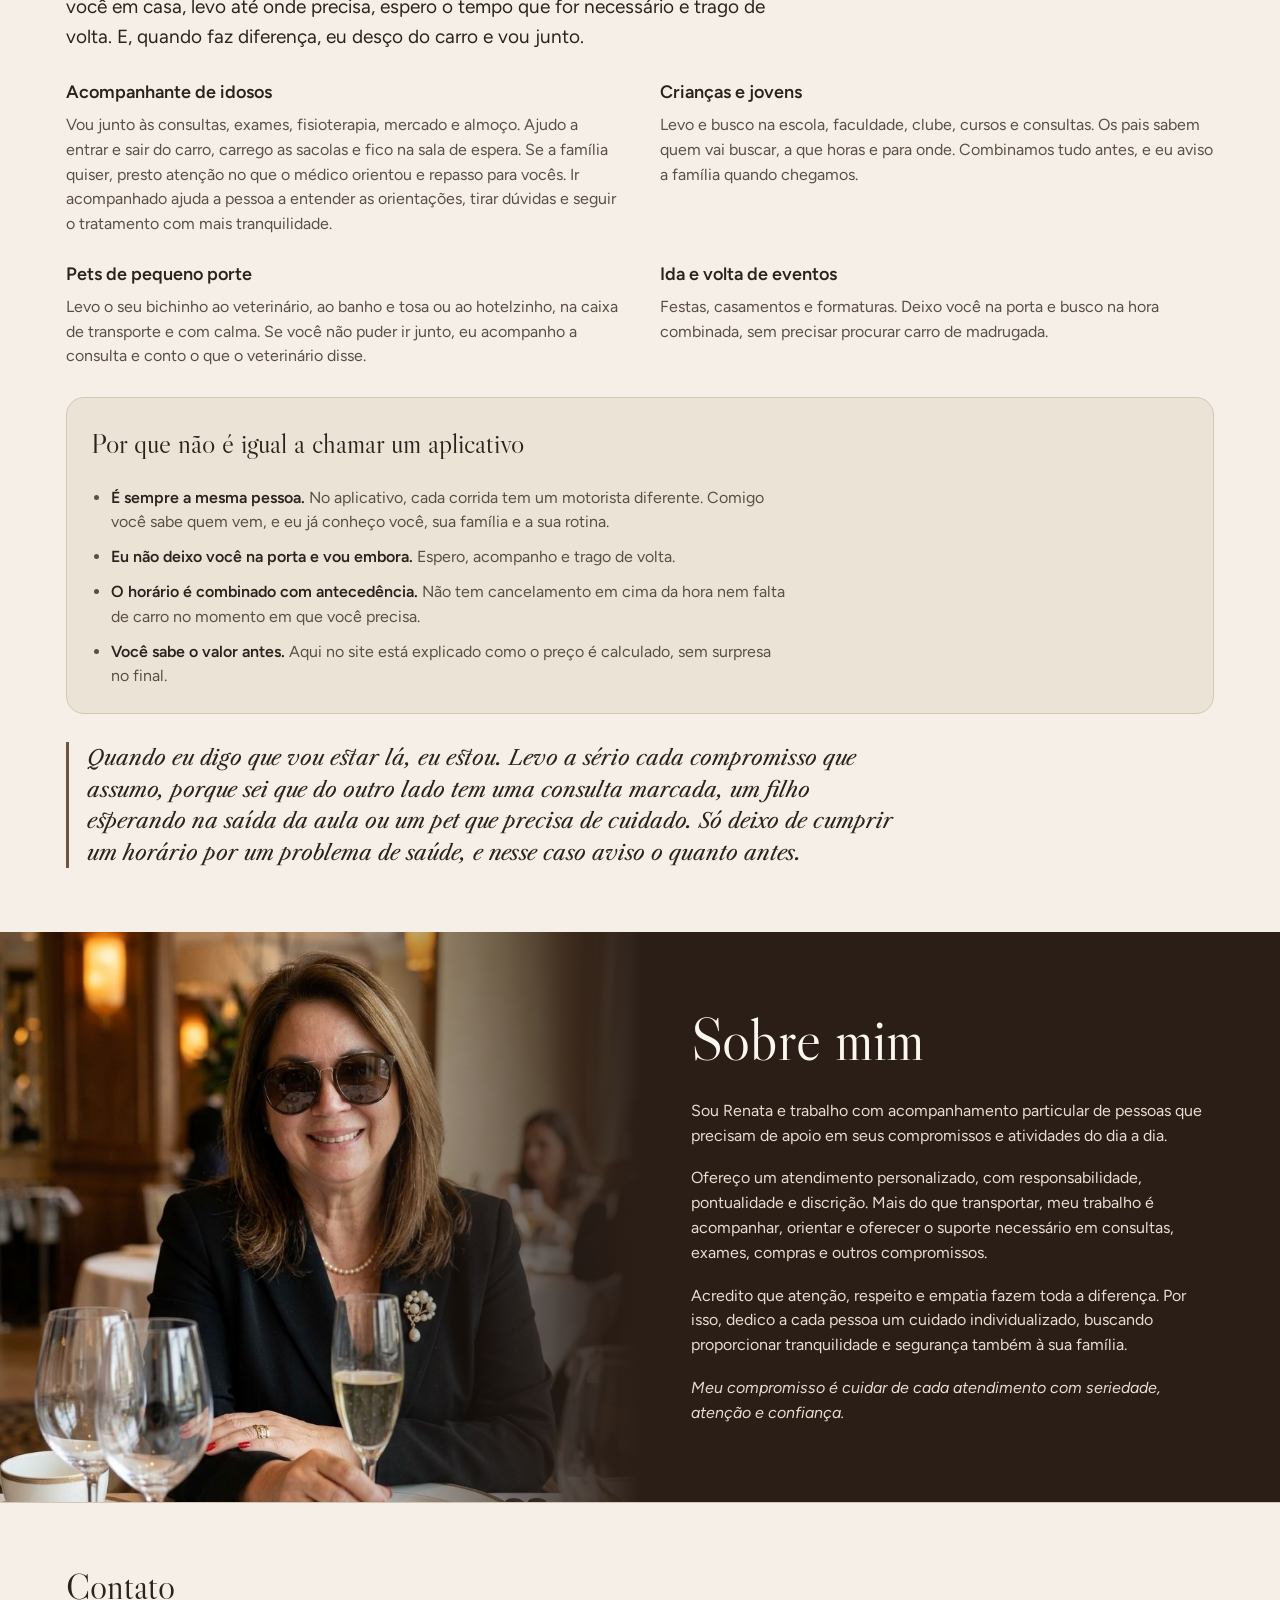
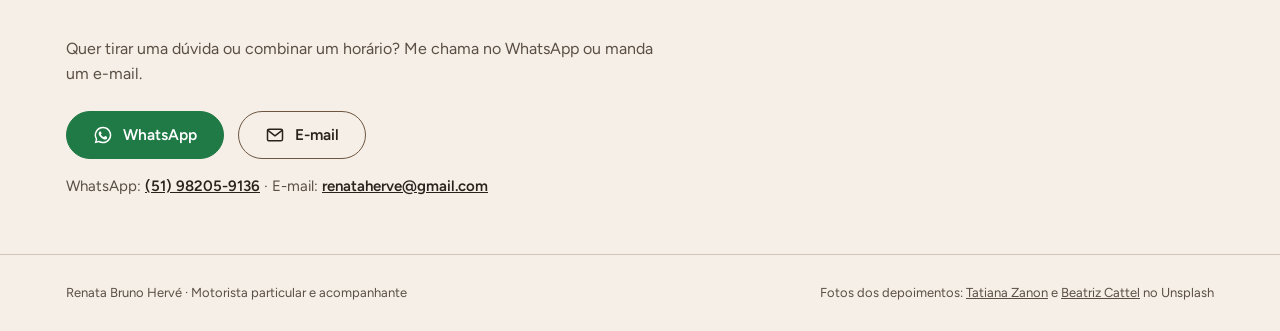
==== commit 6d4d2547: "Novo texto do Sobre mim no site de corridas Co-Authored-By: Claude Opus 5.5 (1M context) <noreply@an" ====
--- a/index.html
+++ b/index.html
@@ -300,9 +300,10 @@
     <figure class="sobre-foto"><img src="img/renata.jpg" alt="Renata sorrindo, sentada à mesa de um restaurante" loading="lazy" width="896" height="1195"></figure>
     <div class="sobre-texto">
       <h2 id="sobre-titulo">Sobre mim</h2>
-      <p>Sou a Renata Bruno Hervé. Sempre fui movida pelo trabalho duro e pela dedicação. Me formei em Direito e conquistei minha OAB com muito orgulho, mas a vida acabou me guiando por caminhos bem diferentes da advocacia.</p>
-      <p>Em 2020, enfrentei a maior dor da minha história: a perda do meu marido. Em meio ao luto, precisei me reinventar e encontrar uma renda constante. Foi aí que algo bonito renasceu em mim. Comecei a acompanhar e levar pessoas que precisavam de apoio para realizar suas tarefas diárias, e descobri uma verdadeira vocação: o dom de cuidar, de estender a mão e de transformar a rotina de quem precisa em um caminho mais leve.</p>
-      <p>Também sei em primeira mão o valor do cuidado. Convivo com a miastenia gravis e, em 2016, passei por um momento muito crítico — uma verdadeira tempestade da qual saí fortalecida. A vida me concedeu uma segunda chance, e não pretendo desperdiçar nem um segundo sequer. Hoje, o meu maior combustível é celebrar cada dia com intensidade e carinho ao lado do meu bem mais precioso: meus filhos, Rodrigo, Felipe e Ana Isa.</p>
+      <p>Sou Renata e trabalho com acompanhamento particular de pessoas que precisam de apoio em seus compromissos e atividades do dia a dia.</p>
+      <p>Ofereço um atendimento personalizado, com responsabilidade, pontualidade e discrição. Mais do que transportar, meu trabalho é acompanhar, orientar e oferecer o suporte necessário em consultas, exames, compras e outros compromissos.</p>
+      <p>Acredito que atenção, respeito e empatia fazem toda a diferença. Por isso, dedico a cada pessoa um cuidado individualizado, buscando proporcionar tranquilidade e segurança também à sua família.</p>
+      <p><em>Meu compromisso é cuidar de cada atendimento com seriedade, atenção e confiança.</em></p>
     </div>
   </section>
 
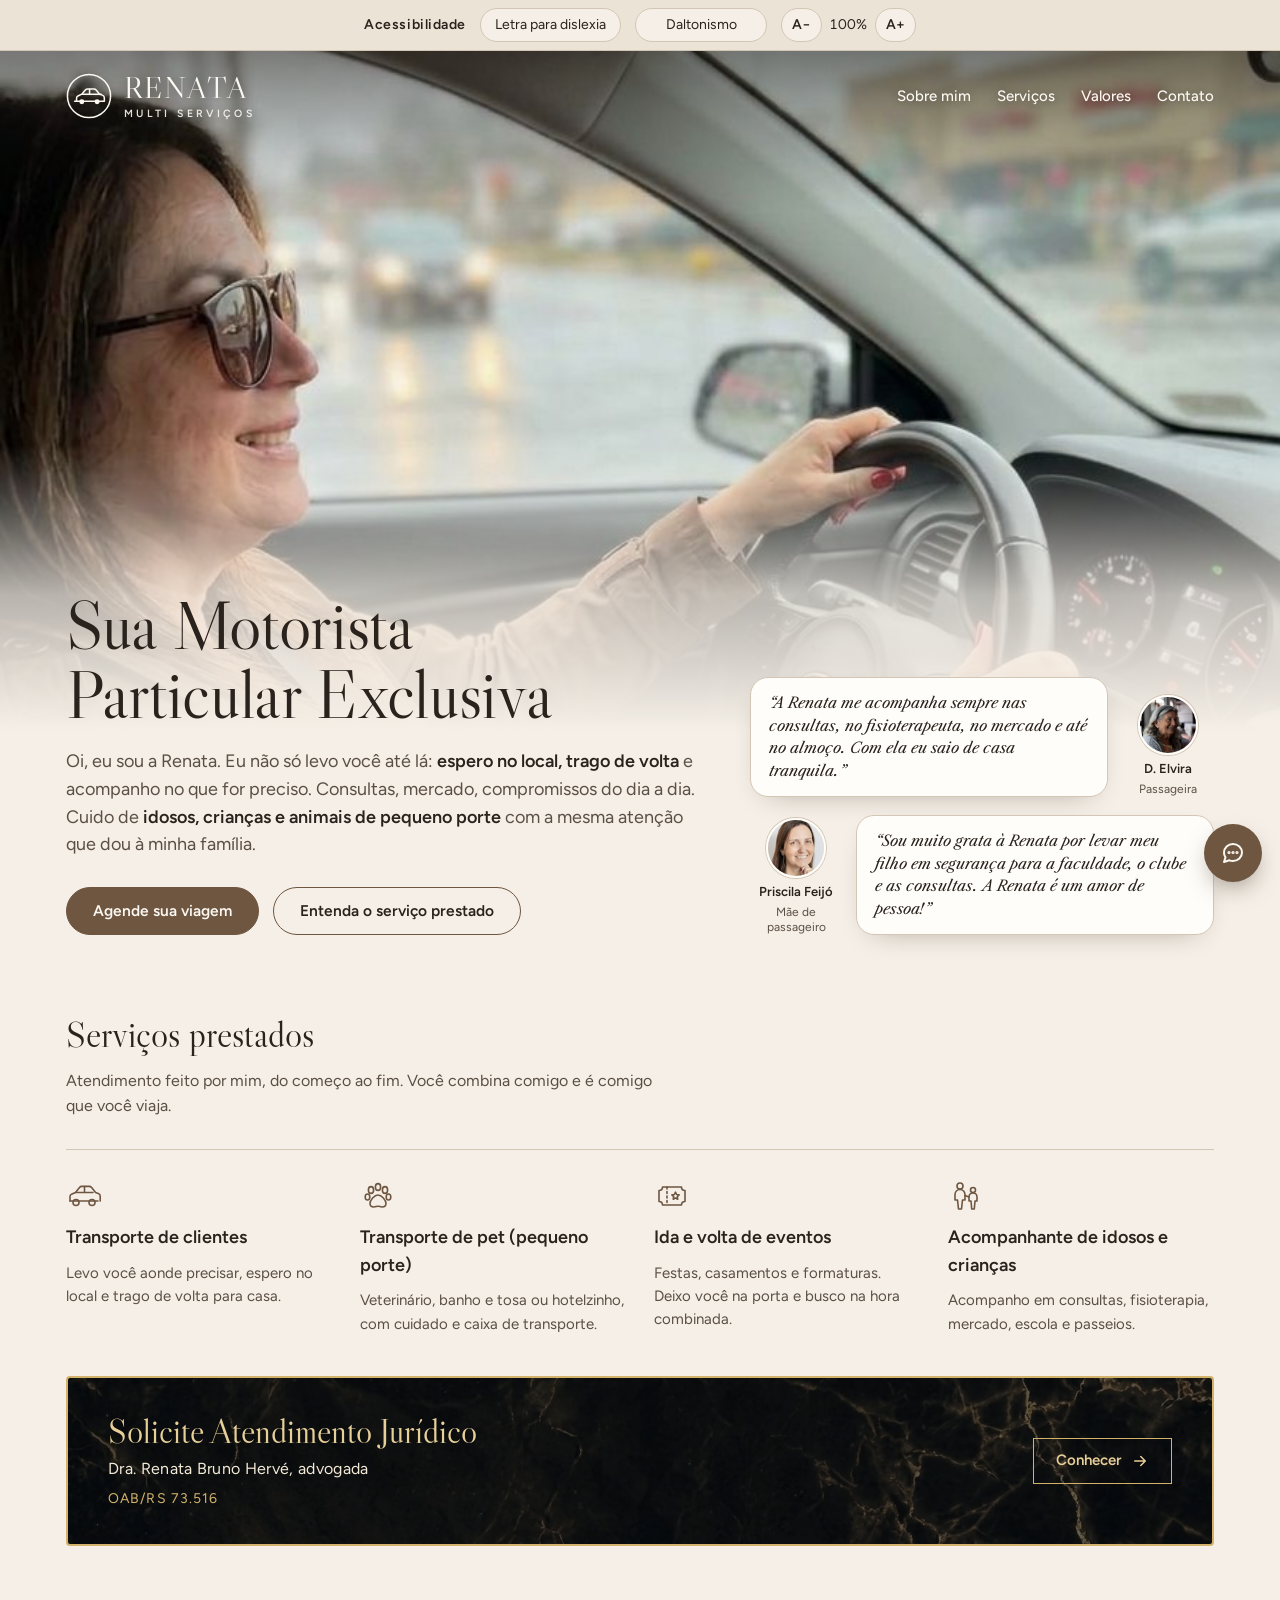
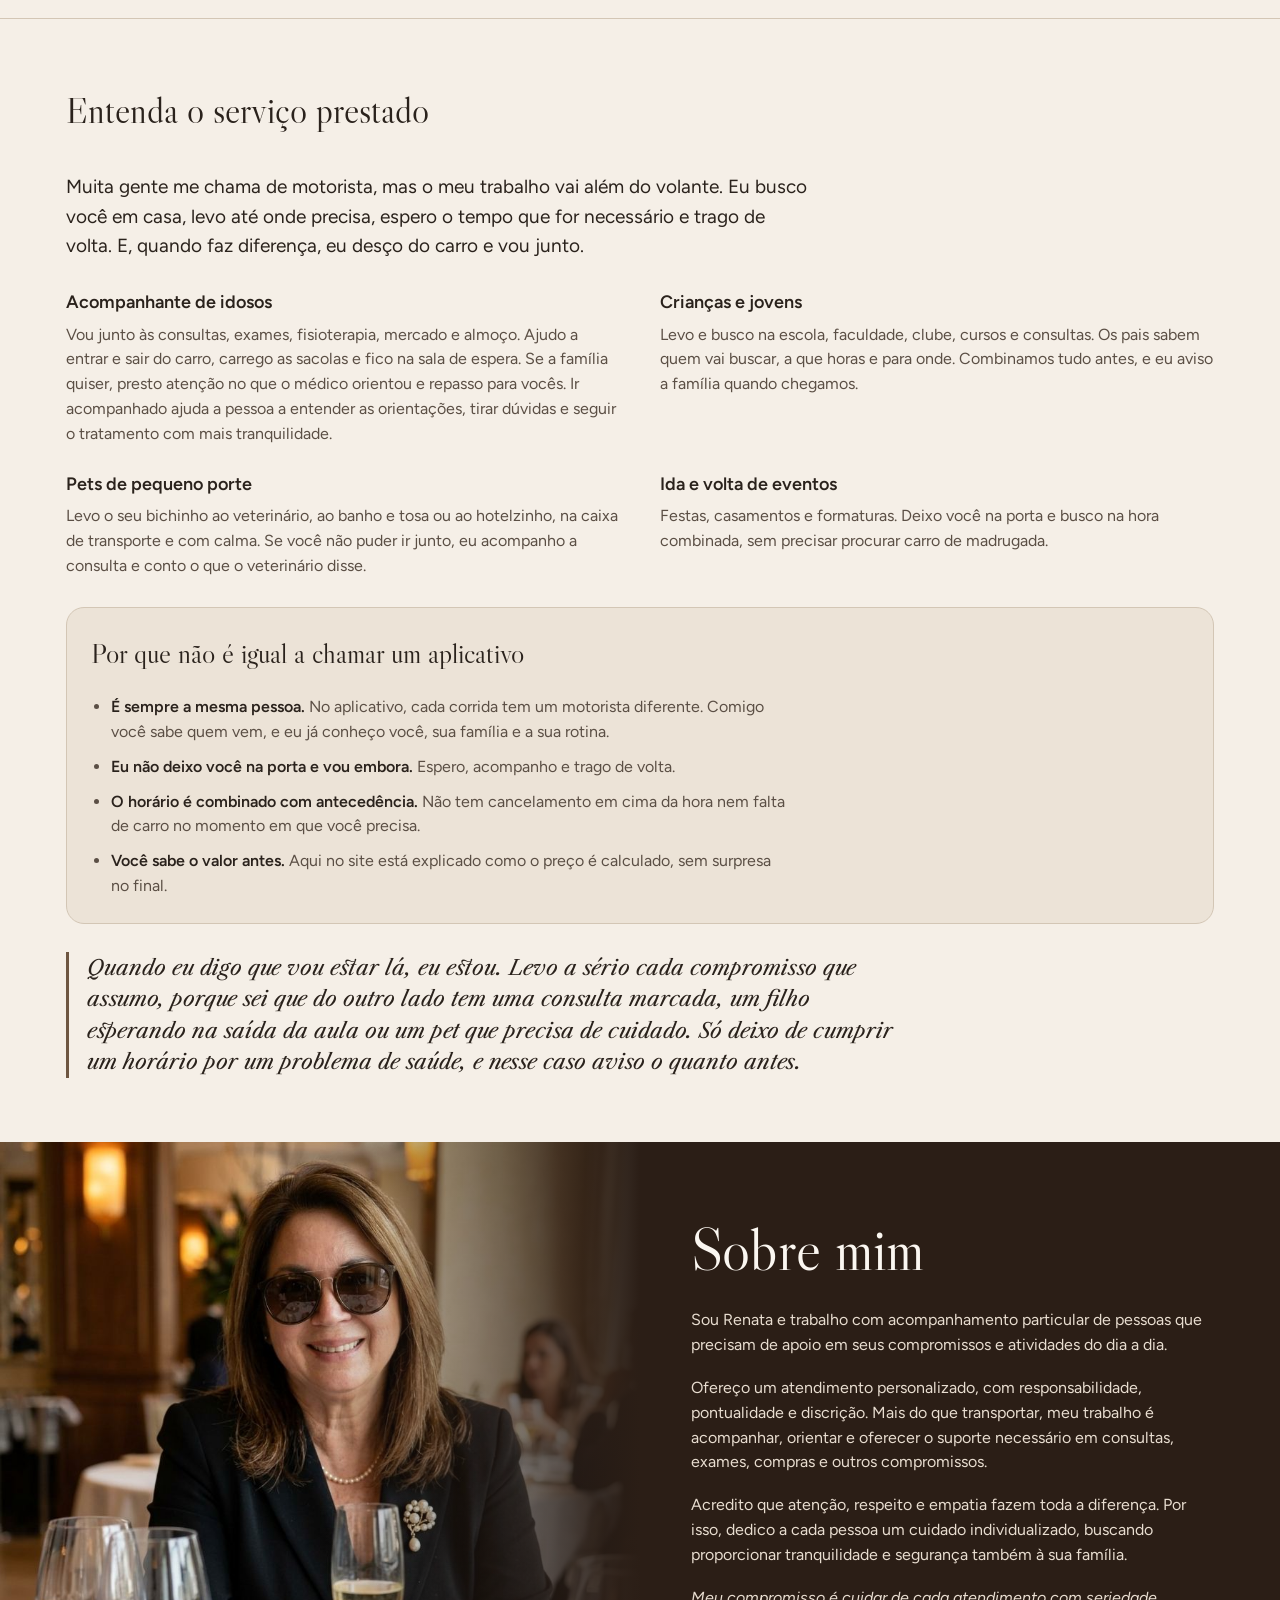
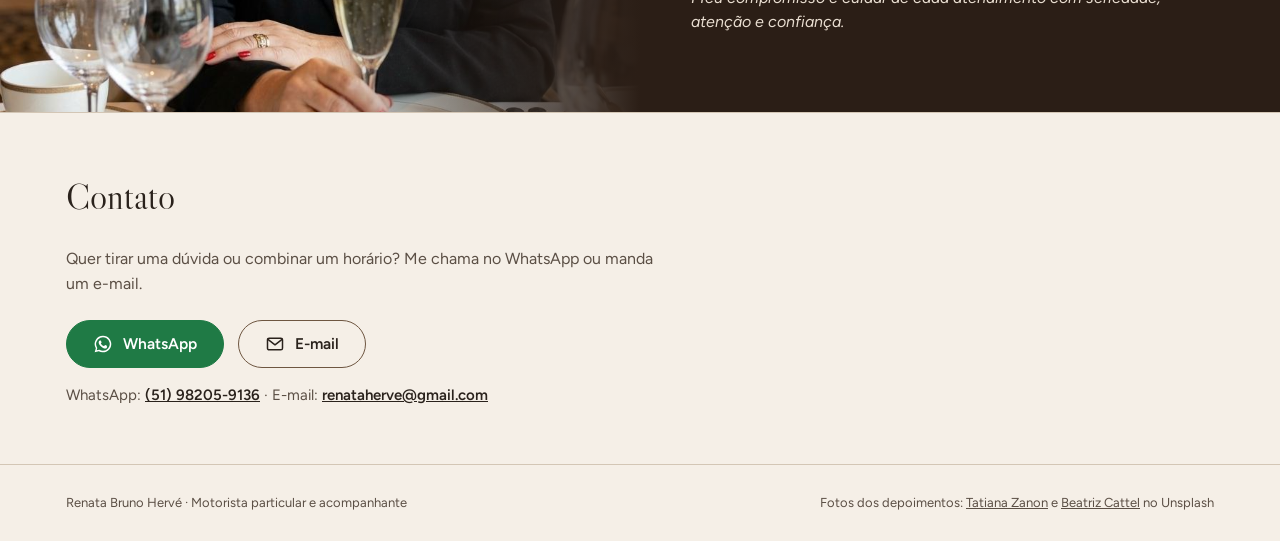
==== commit 4fb9d3ad: "Início: botão de Atendimento Jurídico na área de serviços Co-Authored-By: Claude Opus 5.5 (1M contex" ====
--- a/index.html
+++ b/index.html
@@ -107,6 +107,15 @@
 .service svg { width: 36px; height: 36px; color: var(--accent); }
 .service h3 { margin: 0; font-size: 18px; font-weight: 600; }
 .service p { margin: 0; color: var(--ink-soft); font-size: 15px; }
+.juridico { display: flex; align-items: center; justify-content: space-between; gap: 18px 32px; flex-wrap: wrap; margin-top: 40px; padding: clamp(22px, 4vw, 34px) clamp(20px, 4vw, 40px); border: 2px solid #d3b26c; border-radius: 4px; color: #f3ead8; text-decoration: none; background: linear-gradient(rgba(8,10,14,.62), rgba(8,10,14,.62)), #0b0b0b url("advocacia/img/fundo-marmore.jpg") center / cover no-repeat; transition: box-shadow .2s, border-color .2s; }
+.juridico:hover { border-color: #ead19a; box-shadow: 0 0 0 1px #ead19a, 0 10px 30px rgba(0,0,0,.35); }
+.juridico:focus-visible { outline: 2px solid #ead19a; outline-offset: 4px; }
+.juridico-texto { min-width: 0; display: flex; flex-direction: column; gap: 6px; }
+.juridico-titulo { font-family: var(--font-display); font-size: clamp(24px, 3.2vw, 34px); line-height: 1.15; color: #e7cf98; }
+.juridico-nome { font-size: 16px; letter-spacing: .02em; }
+.juridico-oab { font-size: 14px; letter-spacing: .08em; text-transform: uppercase; color: #d3b26c; }
+.juridico-seta { flex: none; display: inline-flex; align-items: center; gap: 10px; min-height: 46px; padding: 0 22px; border: 1.5px solid #d3b26c; color: #e7cf98; font-weight: 600; font-size: 15px; }
+.juridico-seta svg { width: 18px; height: 18px; }
 
 /* ---------- Seções provisórias ---------- */
 .contato { border-top: 1px solid var(--line); }
@@ -257,6 +266,14 @@
           <p>Acompanho em consultas, fisioterapia, mercado, escola e passeios.</p>
         </li>
       </ul>
+      <a class="juridico" href="advocacia/">
+        <span class="juridico-texto">
+          <span class="juridico-titulo">Solicite Atendimento Jurídico</span>
+          <span class="juridico-nome">Dra. Renata Bruno Hervé, advogada</span>
+          <span class="juridico-oab">OAB/RS 73.516</span>
+        </span>
+        <span class="juridico-seta">Conhecer <svg viewBox="0 0 24 24" fill="none" stroke="currentColor" stroke-width="2" stroke-linecap="round" stroke-linejoin="round" aria-hidden="true"><path d="M5 12h14M13 6l6 6-6 6"/></svg></span>
+      </a>
     </div>
   </section>
 
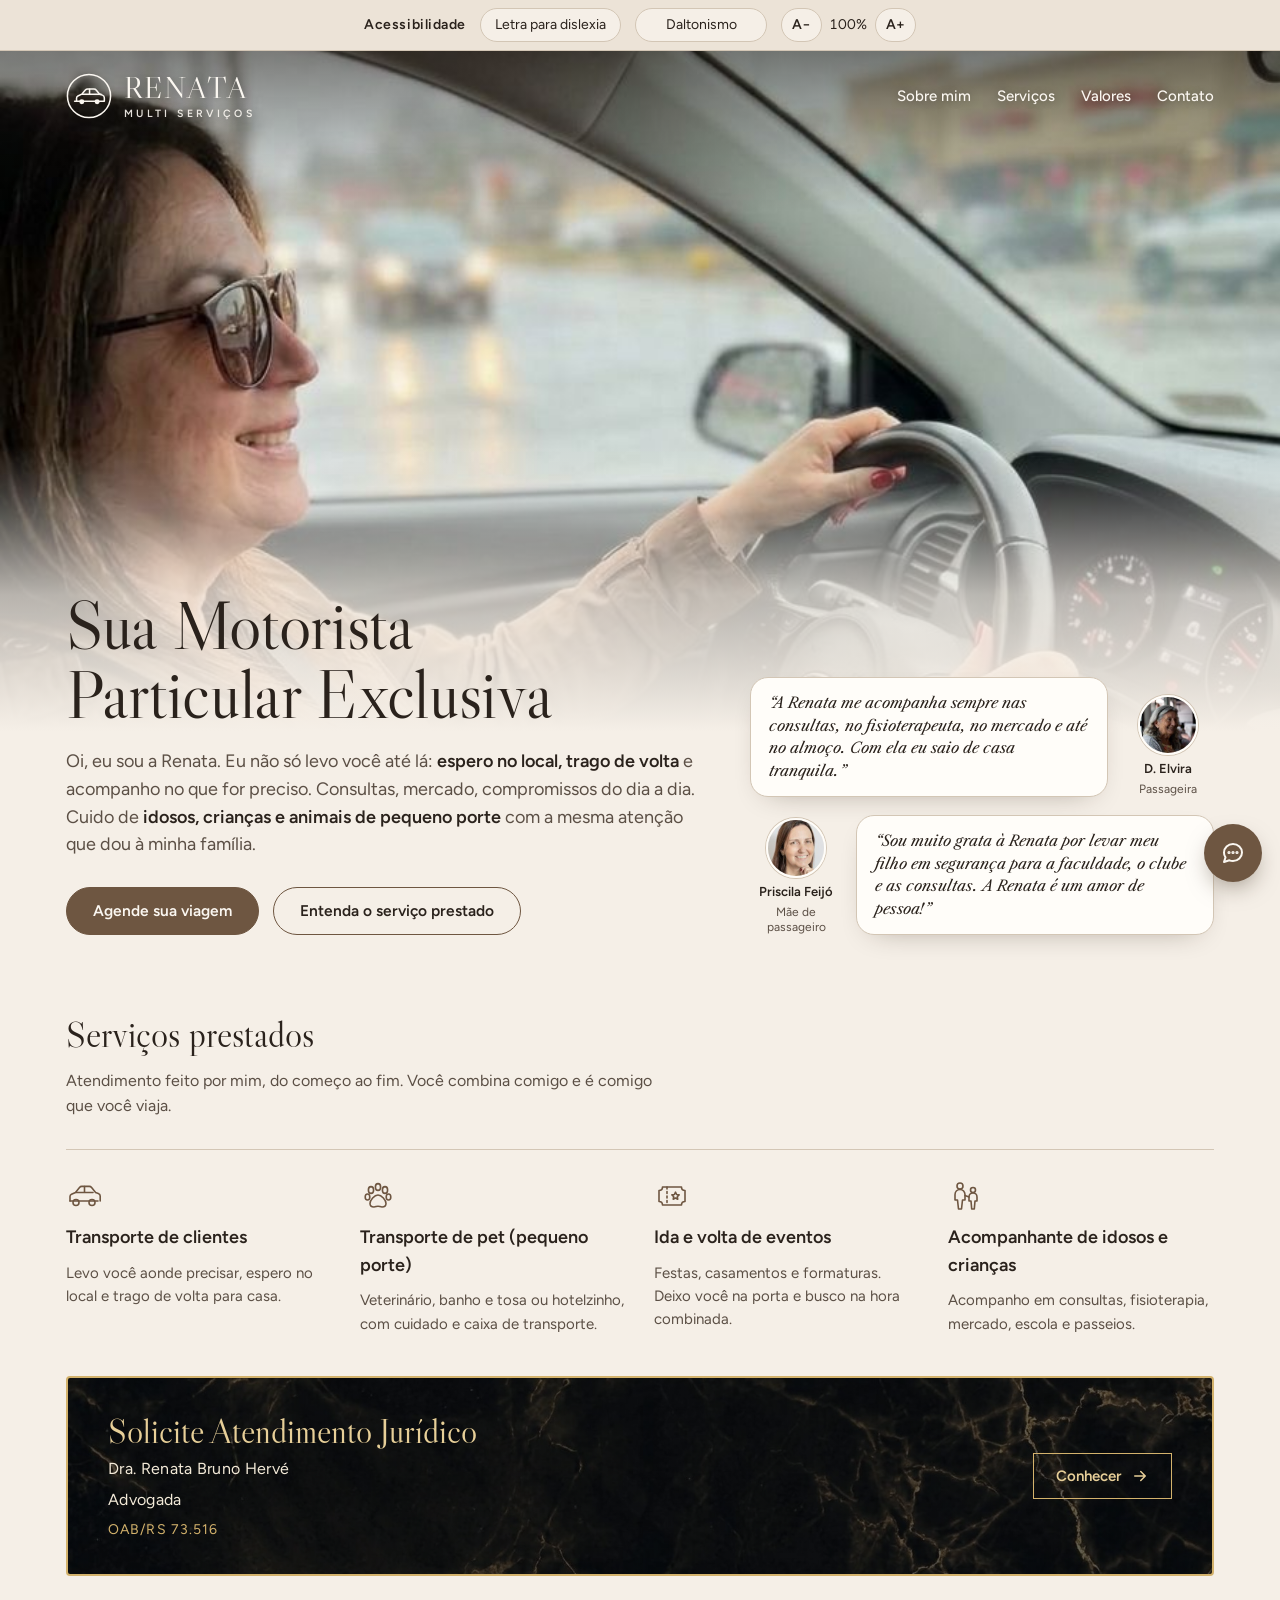
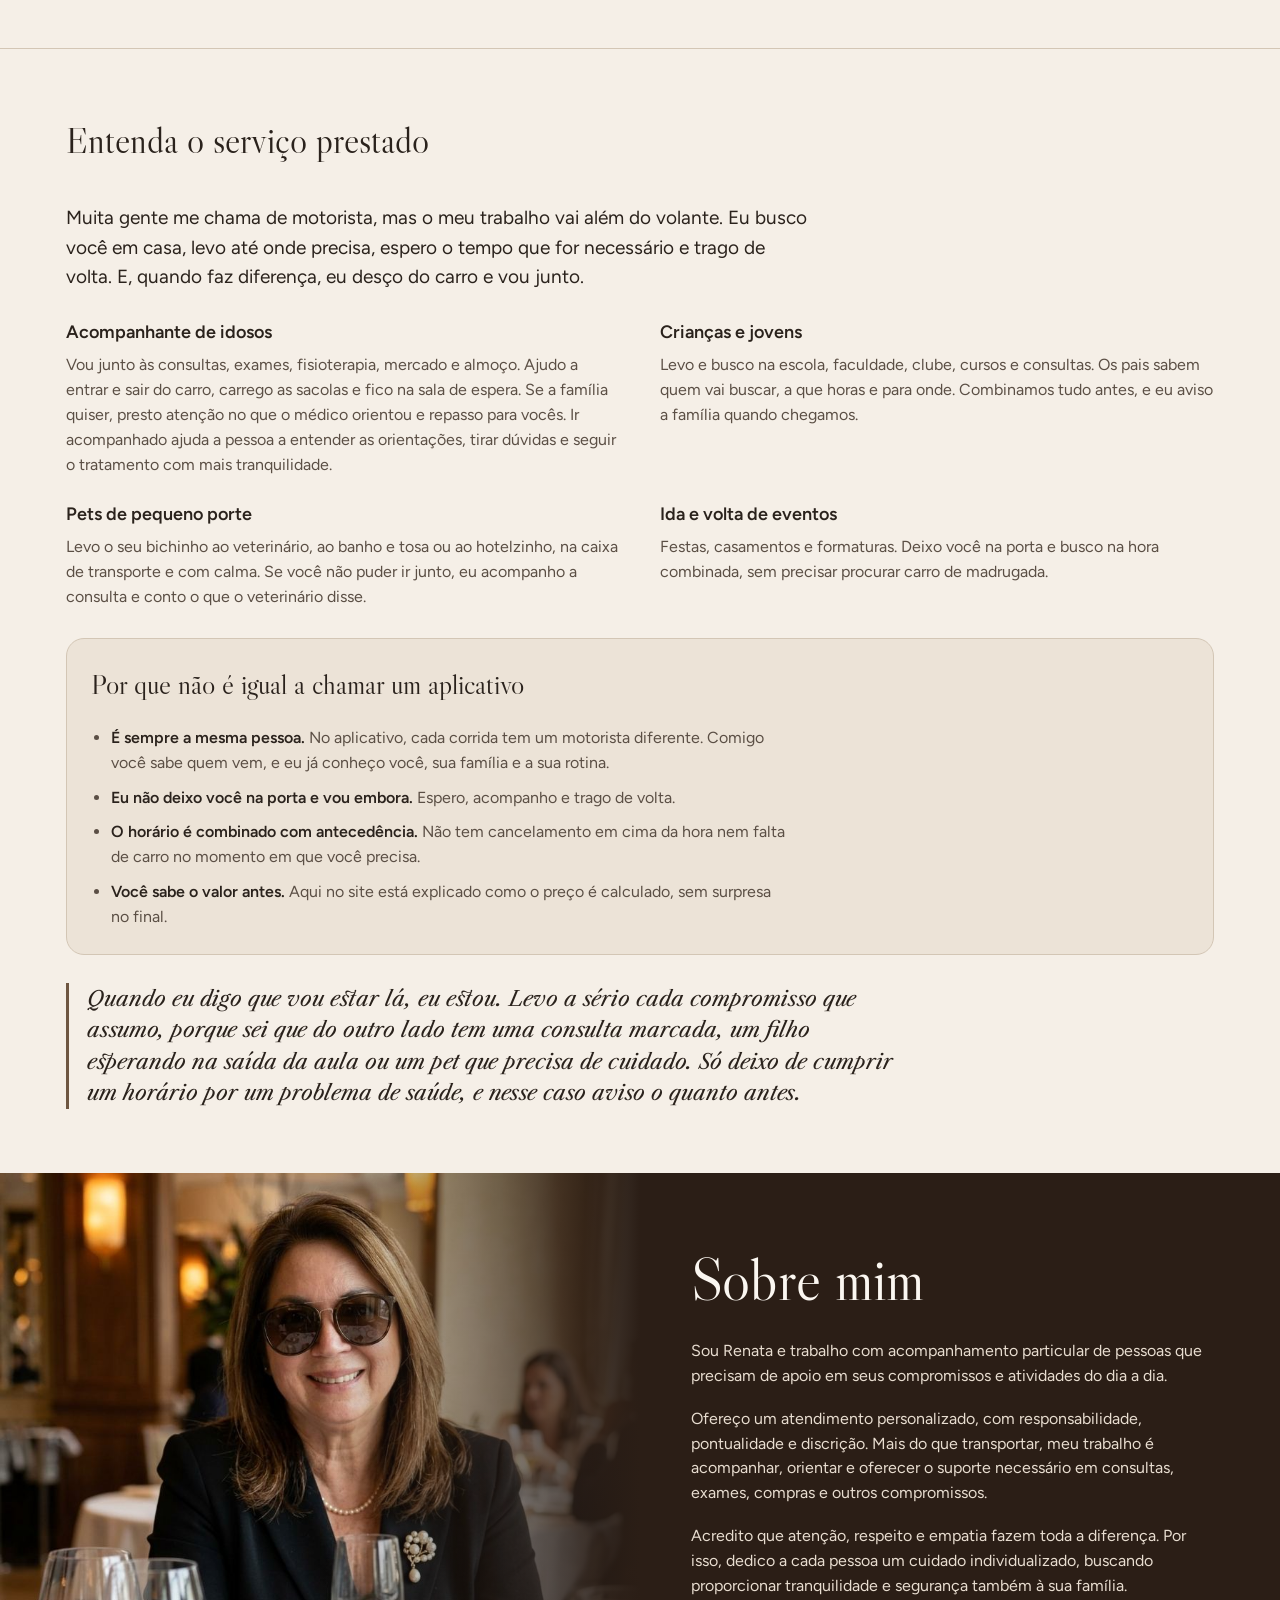
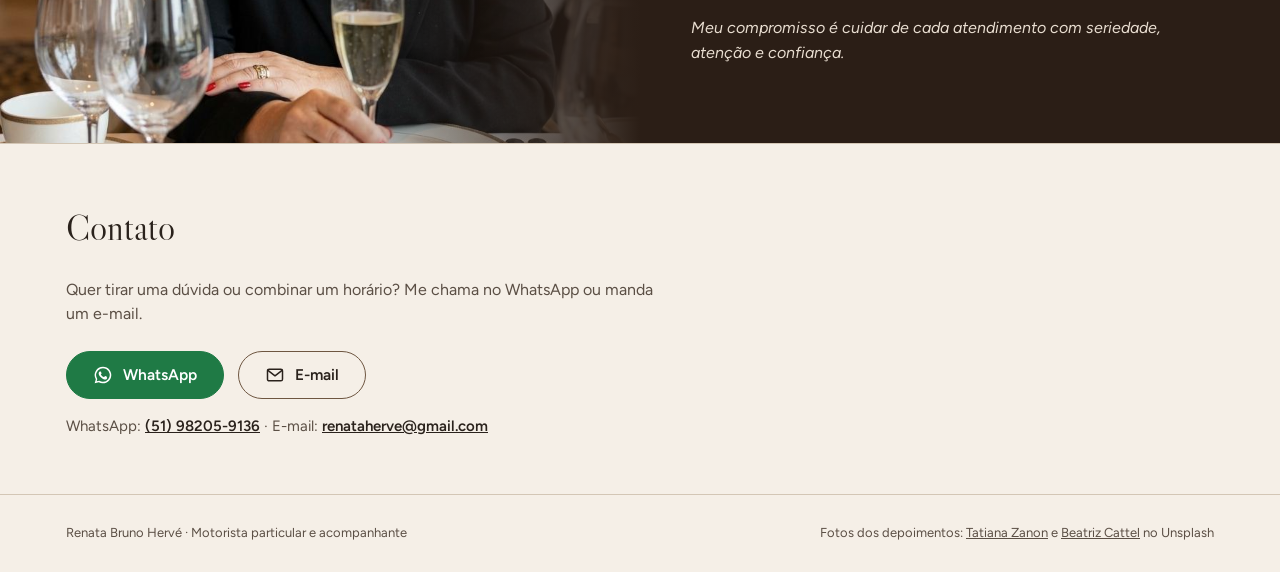
==== commit e3acb6ca: "Início: Advogada em linha própria no botão jurídico Co-Authored-By: Claude Opus 5.5 (1M context) <no" ====
--- a/index.html
+++ b/index.html
@@ -269,7 +269,8 @@
       <a class="juridico" href="advocacia/">
         <span class="juridico-texto">
           <span class="juridico-titulo">Solicite Atendimento Jurídico</span>
-          <span class="juridico-nome">Dra. Renata Bruno Hervé, advogada</span>
+          <span class="juridico-nome">Dra. Renata Bruno Hervé</span>
+          <span class="juridico-nome">Advogada</span>
           <span class="juridico-oab">OAB/RS 73.516</span>
         </span>
         <span class="juridico-seta">Conhecer <svg viewBox="0 0 24 24" fill="none" stroke="currentColor" stroke-width="2" stroke-linecap="round" stroke-linejoin="round" aria-hidden="true"><path d="M5 12h14M13 6l6 6-6 6"/></svg></span>
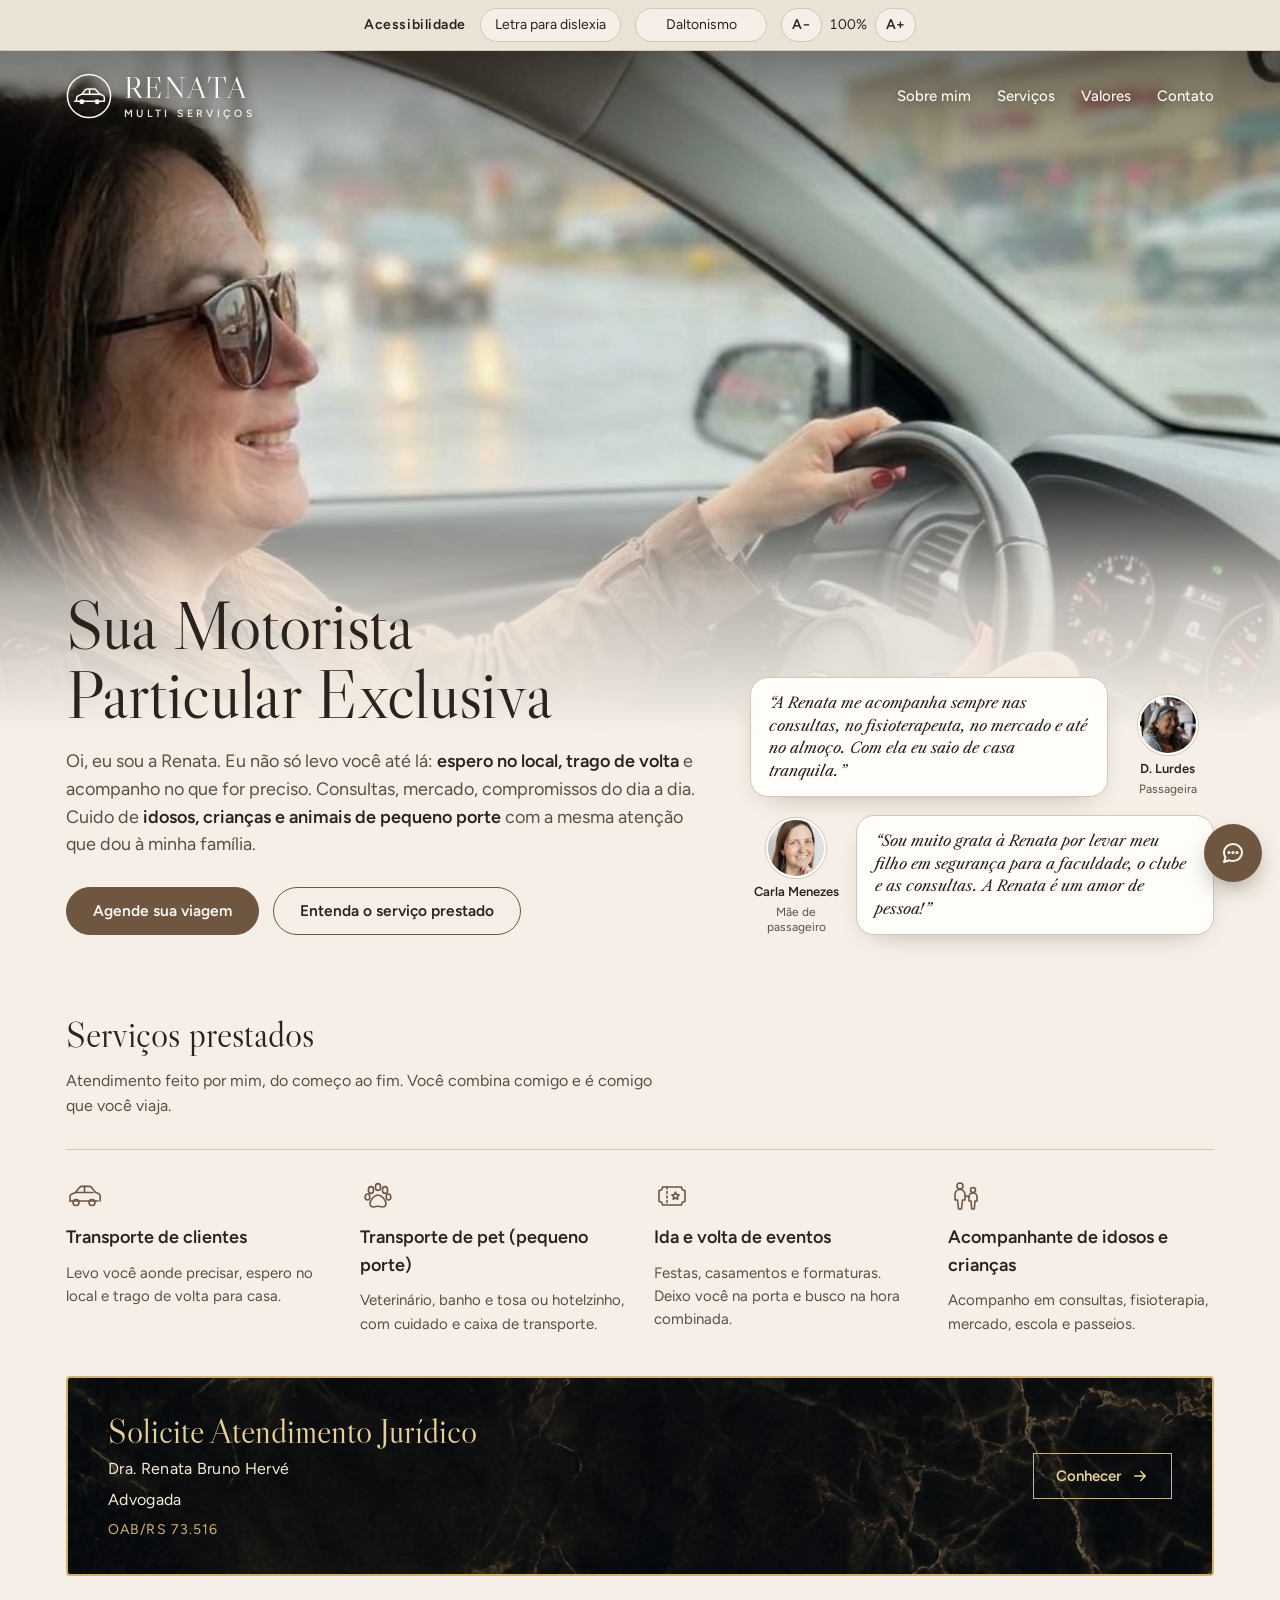
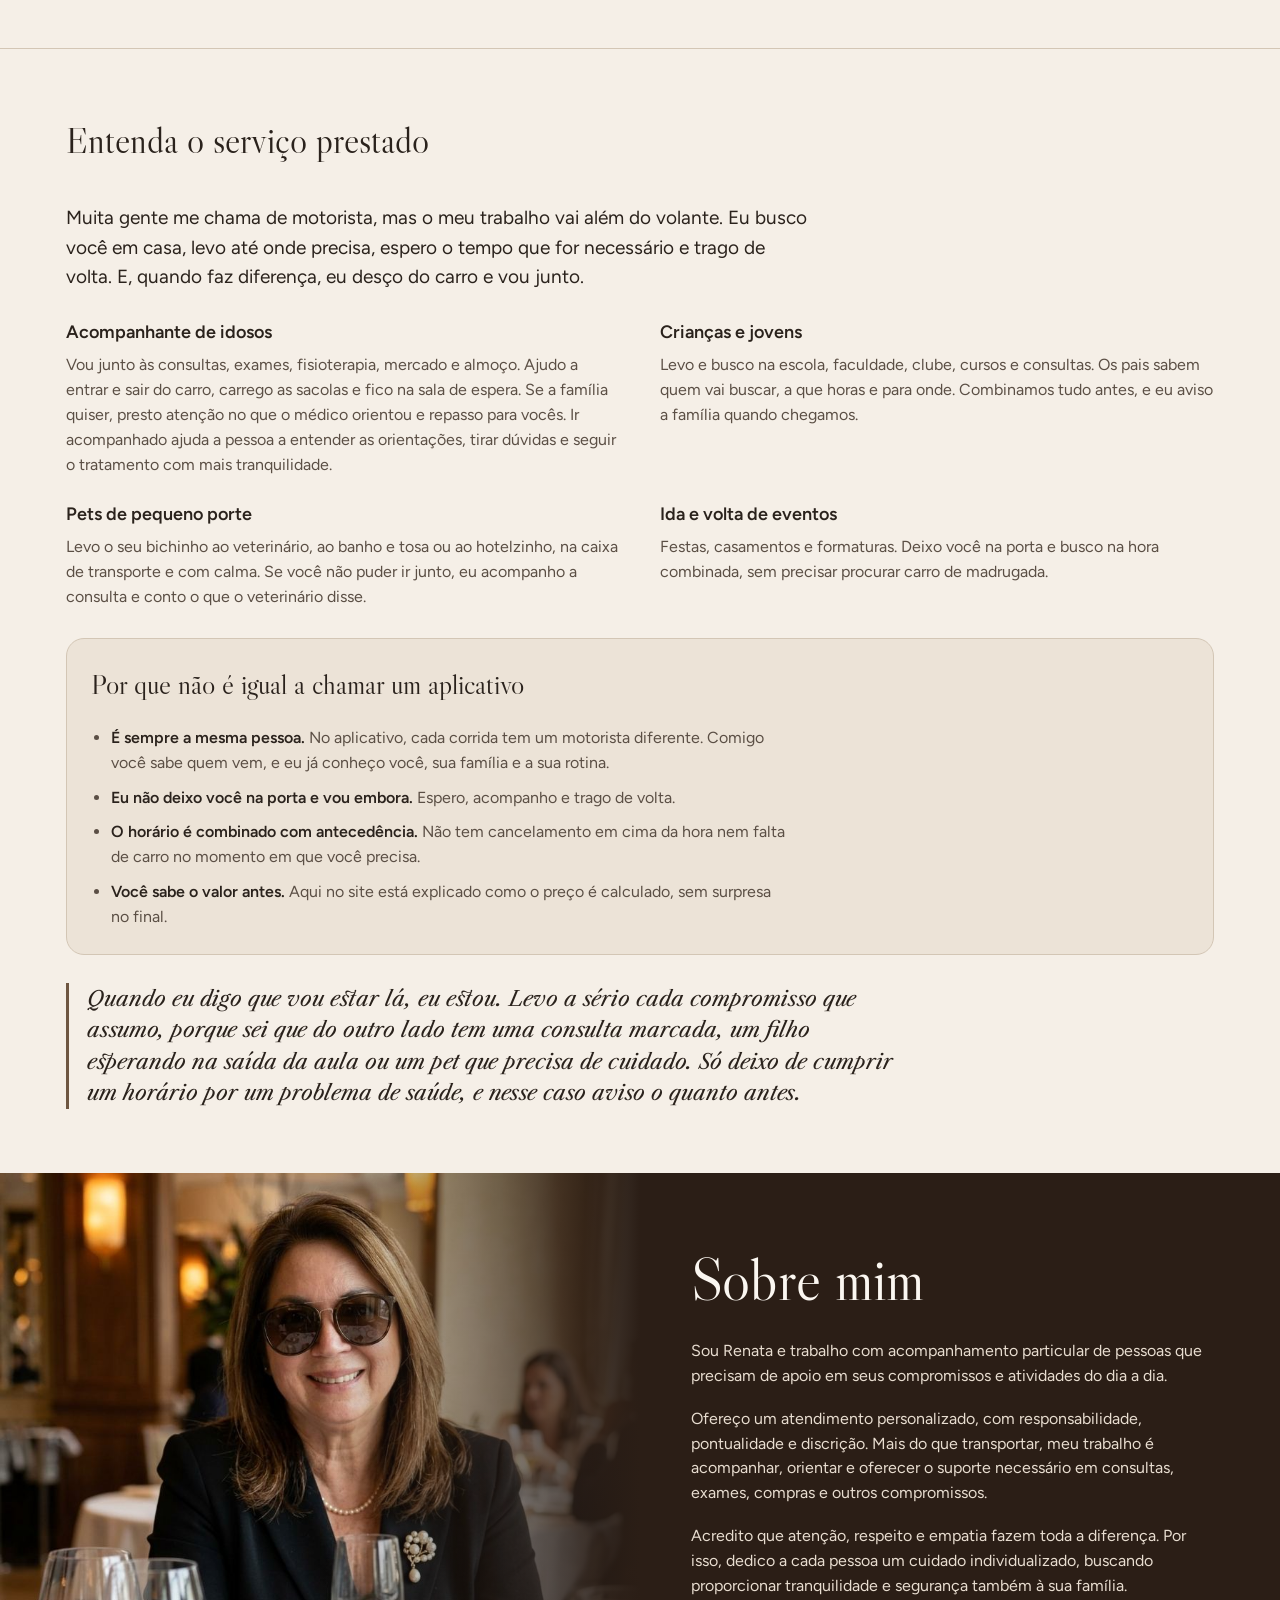
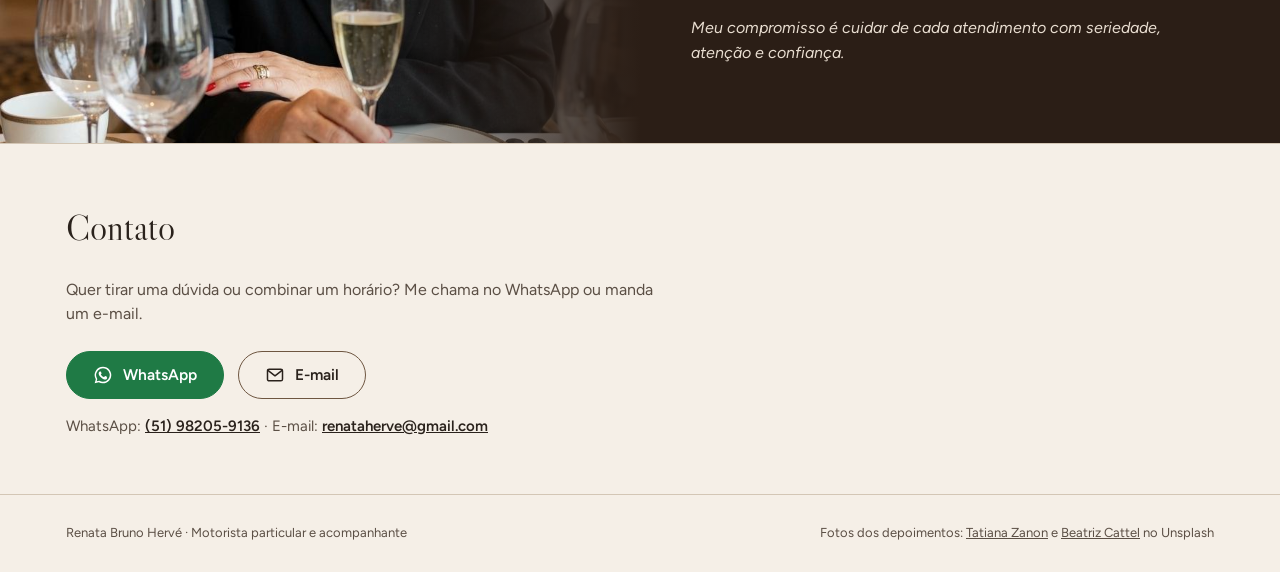
==== commit 5afb3ca2: "Início: nomes inventados nos depoimentos Co-Authored-By: Claude Opus 5.5 <noreply@anthropic.com> Cla" ====
--- a/index.html
+++ b/index.html
@@ -230,11 +230,11 @@
       <div class="quotes" aria-label="O que dizem os clientes">
         <figure class="quote">
           <blockquote class="bubble"><p>“A Renata me acompanha sempre nas consultas, no fisioterapeuta, no mercado e até no almoço. Com ela eu saio de casa tranquila.”</p></blockquote>
-          <figcaption class="who"><img src="img/elvira.jpg" alt="Foto de D. Elvira" width="60" height="60"><cite>D. Elvira</cite><span>Passageira</span></figcaption>
+          <figcaption class="who"><img src="img/elvira.jpg" alt="Foto de D. Lurdes" width="60" height="60"><cite>D. Lurdes</cite><span>Passageira</span></figcaption>
         </figure>
         <figure class="quote">
           <blockquote class="bubble"><p>“Sou muito grata à Renata por levar meu filho em segurança para a faculdade, o clube e as consultas. A Renata é um amor de pessoa!”</p></blockquote>
-          <figcaption class="who"><img src="img/priscila.jpg" alt="Foto de Priscila Feijó" width="60" height="60"><cite>Priscila Feijó</cite><span>Mãe de passageiro</span></figcaption>
+          <figcaption class="who"><img src="img/priscila.jpg" alt="Foto de Carla Menezes" width="60" height="60"><cite>Carla Menezes</cite><span>Mãe de passageiro</span></figcaption>
         </figure>
       </div>
     </div>
